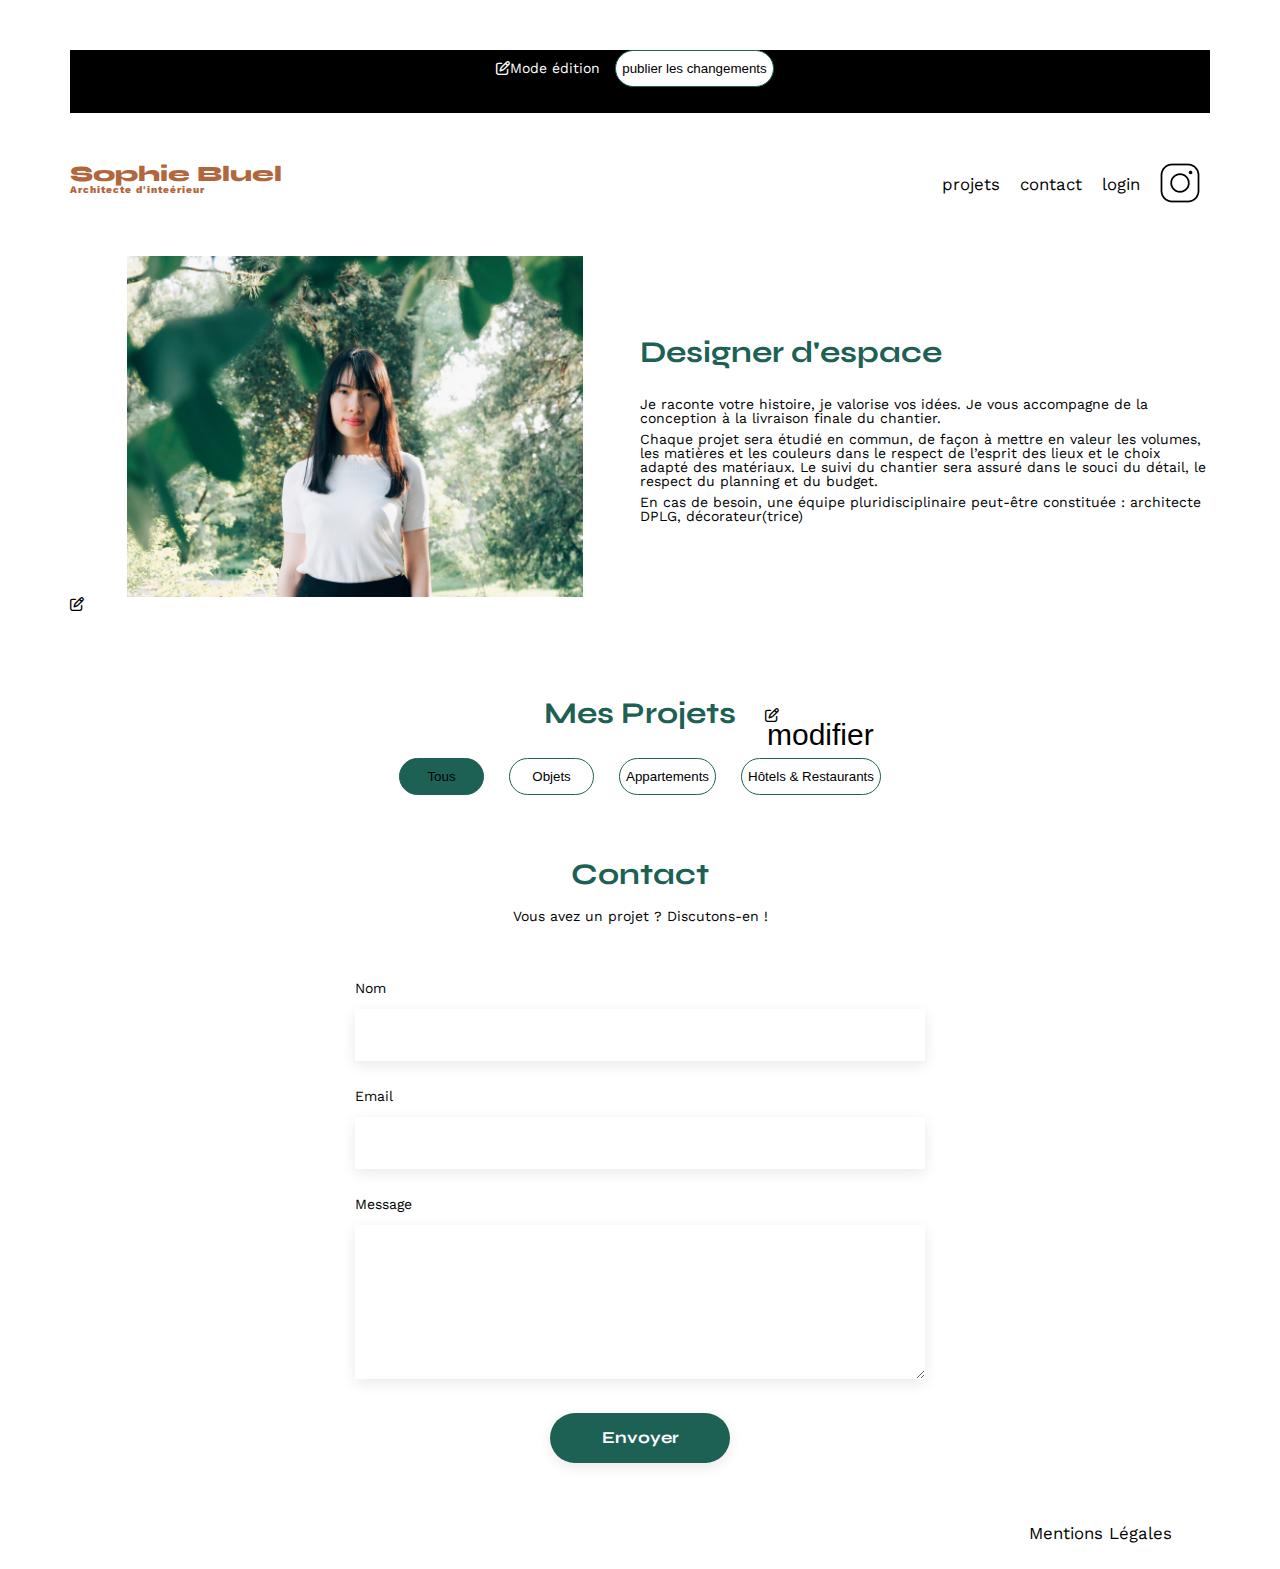
==== FrontEnd/index.html @ be5cfe27 "premier commit" ====
<!DOCTYPE html>
<html lang="fr">
<head>
	<meta charset="UTF-8">
	<title>Sophie Bluel - Architecte d'intérieur</title>
	<meta name="viewport" content="width=device-width, initial-scale=1.0">
	<link rel="preconnect" href="https://fonts.googleapis.com">
	<link rel="preconnect" href="https://fonts.gstatic.com" crossorigin>
	<link href="https://fonts.googleapis.com/css2?family=Syne:wght@700;800&family=Work+Sans&display=swap" rel="stylesheet">
	<link rel="stylesheet" href="https://cdnjs.cloudflare.com/ajax/libs/font-awesome/6.4.0/css/all.min.css">	
	<meta name="description" content="">
	<link rel="stylesheet" href="./assets/style.css">
</head>
<body>
	<section id="section_blockHeader">
		<div class="blockHeader">		
			<span class="icon_modifie edit_block">
				<i class="icon_modifier fa-regular fa-pen-to-square"></i>Mode édition
			</span>
			<span class="btn_edition ">
				<button >publier les changements</button>
			</span>
		</div> 
	</section>
<header>
	<h1>Sophie Bluel <span>Architecte d'inteérieur</span></h1>
	<nav>
		<ul>
			<li>projets</li>
			<li>contact</li>
			<li>login</li>
			<li><img src="./assets/icons/instagram.png" alt="Instagram"></li>
		</ul>
	</nav>
</header>
<main>
	<section id="introduction">
		<figure>
			<img src="./assets/images/sophie-bluel.png" alt="">
				<i class=" fa-regular fa-pen-to-square" ></i>
		</figure>
		<article>
			<h2>Designer d'espace</h2>
			<p>Je raconte votre histoire, je valorise vos idées. Je vous accompagne de la conception à la livraison finale du chantier.</p>
			<p>Chaque projet sera étudié en commun, de façon à mettre en valeur les volumes, les matières et les couleurs dans le respect de l’esprit des lieux et le choix adapté des matériaux. Le suivi du chantier sera assuré dans le souci du détail, le respect du planning et du budget.</p>
			<p>En cas de besoin, une équipe pluridisciplinaire peut-être constituée : architecte DPLG, décorateur(trice)</p>
		</article>
	</section>
	<section id="portfolio">
		<article>
			<button class="js_modal_btn " id="add_img" type="button" onclick=" addModalWork();" style="opacity: 0;">
			Ajouter
		</button>
			<h2>
				Mes Projets 
					<i class=" modal_icon_edit fa-regular fa-pen-to-square">						
						<span>
							<button class="modal_btn modal_trigger edit_icon_txt"> modifier</button>
						</span>
					</i>
					<br>
			</h2>
			<div class="category" id="categ">
				<button class="active" id="4" type="button" value="btTous">Tous</button>	
				<button  id="1" type="button" data-Objets>Objets</button>	
				<button  id="2" type="button" data-Appartements>Appartements</button>
				<button  id="3" type="button" data-Hotels>Hôtels & Restaurants</button>		
			</div>
		</article>
		<div class="gallery" >
		</div>
<!--  section dialog pour la suppresion -->
<div class="modal_container">
    <div class="overley modal_trigger"></div>
    <div class="modal" role="dialog" aria-labelledby="modalTitle" aria-describedby="dialogDesc">
        <button aria-label="closeModal" class="close-modal modal_trigger">X</button>
        <h3 id="modalTitle">Galerie photo</h3>      
        <div class="modal_gallery" id="dialogDesc" >
        </div>
        <div>
            <i class="fa-solid fa-horizontal-rule border_gris"></i>
        </div>
        <div id="modal_footer">						
            <div> 
                <button  type="submit" > Ajouter la photo</button>
            </div>
            <div>
                <a href="" class="js_modal_btn" id="delete_img">Supprimer la photo</a>
            </div>					
        </div>
    
    </div>
</div>
<div class="gallery" id="" ></div>

	</section>
	<section id="contact">
		<h2>Contact</h2>
		<p>Vous avez un projet ? Discutons-en !</p>
		<form action="#" method="post">
			<label for="name">Nom</label>
			<input type="text" name="name" id="name">
			<label for="email">Email</label>
			<input type="email" name="email" id="email">
			<label for="message">Message</label>
			<textarea name="message" id="message" cols="30" rows="10"></textarea>
			<input type="submit" value="Envoyer">
		</form>
	</section>
</main>

<footer>
	<nav>
		<ul>
			<li>Mentions Légales</li>
		</ul>
	</nav>
</footer>
<!--
	<script src="trieCat.js"></script>
-->	
<script src="index.js"></script> 

</body>
</html>
---- FrontEnd/assets/style.css ----
/* http://meyerweb.com/eric/tools/css/reset/
   v2.0 | 20110126
   License: none (public domain)
*/

html, body, div, span, applet, object, iframe,
h1, h2, h3, h4, h5, h6, p, blockquote, pre,
a, abbr, acronym, address, big, cite, code,
del, dfn, em, img, ins, kbd, q, s, samp,
small, strike, strong, sub, sup, tt, var,
b, u, i, center,
dl, dt, dd, ol, ul, li,
fieldset, form, label, legend,
table, caption, tbody, tfoot, thead, tr, th, td,
article, aside, canvas, details, embed,
figure, figcaption, footer, header, hgroup,
menu, nav, output, ruby, section, summary,
time, mark, audio, video {
	margin: 0;
	padding: 0;
	border: 0;
	font-size: 100%;
	font: inherit;
	vertical-align: baseline;
}
/* HTML5 display-role reset for older browsers */
article, aside, details, figcaption, figure,
footer, header, hgroup, menu, nav, section {
	display: block;
}
body {
	line-height: 1;
}
ol, ul {
	list-style: none;
}
blockquote, q {
	quotes: none;
}
blockquote:before, blockquote:after,
q:before, q:after {
	content: '';
	content: none;
}
table {
	border-collapse: collapse;
	border-spacing: 0;
}
/** end reset css**/
body {
	max-width: 1140px;
	margin:auto;
	font-family: 'Work Sans' ;
	font-size: 14px;
}
header {
	display: flex;
	justify-content: space-between;
	margin: 50px 0
}
section {
	margin: 50px 0
}

h1{
	display: flex;
	flex-direction: column;
	font-family: 'Syne';
	font-size: 22px;
	font-weight: 800;
	color: #B1663C
}

h1 > span {
	font-family: 'Work Sans';
	font-size:10px;
	letter-spacing: 0.1em;
}

h2{
	font-family: 'Syne';
	font-weight: 700;
	font-size: 30px;
	color: #1D6154
}
nav ul {
	display: flex;
	align-items: center;
	list-style-type: none;

}
nav li {
	padding: 0 10px;
	font-size: 1.2em;
}

li:hover {
	color: #B1663C;
}


button{
	height: 37px;
	box-sizing: border-box;
	min-width: 85px;
	border: 1px solid #1D6154;
	border-radius: 60px;
	margin: 0 10px;
	background-color: white;
	cursor: pointer;
}

.active  {
	background-color:#1D6154;

}


#introduction {
	display: flex;
	align-items: center;
}
#introduction figure {
	flex: 1
}
#introduction img {
	display: block;
	margin: auto;
	width: 80%;
}

#introduction article {
	flex: 1
}
#introduction h2 {
	margin-bottom: 1em;
}

#introduction p {
	margin-bottom: 0.5em;
}
#portfolio h2 {
	text-align: center;
	margin-bottom: 1em;
}

.category{
	text-align: center;
	margin-bottom: 1em;
}


.categories{
	text-align: center;
	margin-bottom: 1em;
}

.gallery {
	width: 100%;
	display: grid;
	grid-template-columns: 1fr 1fr 1fr;
	grid-column-gap: 20px;
	grid-row-gap: 20px;
}

.gallery img {
	width: 100%;

}
#contact {
	width: 50%;
margin: auto;
}
#contact > * {
	text-align: center;

}
#contact h2{
	margin-bottom: 20px;
}
#contact form {
	text-align: left;
	margin-top:30px;
	display: flex;
	flex-direction: column;
}

#contact input {
	height: 50px;
	font-size: 1.2em;
	border: none;
	box-shadow: 0px 4px 14px rgba(0, 0, 0, 0.09);
}
#contact label {
	margin: 2em 0 1em 0;
}
#contact textarea {
	border: none;
	box-shadow: 0px 4px 14px rgba(0, 0, 0, 0.09);
}

#contact a {
	text-align: center;
	text-decoration: none;
	margin: 0.1em 0 1em 0;
}

input[type="submit"]{
	font-family: 'Syne';
	font-weight: 700;
	color: white;
	background-color: #1D6154;
	margin : 2em auto ;
	width: 180px;
	text-align: center;
	border-radius: 60px ;
}

footer nav ul {
	display: flex;
	justify-content: flex-end;
	margin: 2em
}

/* Rajout du css*/

/*
*barre du haut si connextion ok
*/
#div_blockHeader{
	width: 1140px;
}
.blockHeader {
	display: block;
	text-align: center;
	
	color: white;
	background-color: black;
	width: 1140px;
	height: 63px;
}


.blockHeader  span{
	color: white;
}

.fa{
	color: white;
}
.btn_edition{
	color: black;

}


/* modal*/

.modal_icon_edit{
	position: absolute;
	font-size: 14px;	
	margin-left: 20px;
	margin-top: 10px;
	cursor: pointer;
	color: #000000;
}
.edit_icon_txt{
	width: 58px;
	height: 16px;
	margin-left: 5px;
	font-family: 'Work Sans';
	font-style: normal;
	font-weight: 400;
}

/* contenu de la modal*/
.section_dialog{
	flex:1;
	justify-content: center;
	align-items: center;
}

#dialog_content {
	padding: 5%;
}

dialog{
	
	width: 630px;
	height: 731px;
	border: 0;
	border-radius: 0.5rem;
	box-shadow: 0 0 1em rgba(0, 0, 0, 0.4);
}

dialog form button{
	position: absolute;
	border: none;
	right:0;
	width: 1rem;
	line-height: 1.5rem;
	cursor: pointer; 
	background-color: transparent;
}

dialog::backdrop {
/*	background: rgb(107, 105, 105);*/
	opacity: .6;
}

/* titre de la galerie*/
#dialog_header{
	text-align: center;
	margin-bottom: 40px;
	font-family: 'Work Sans';
	font-style: normal;
	font-weight: 400;
	font-size: 26px;
	line-height: 30px;
	color: #000000;
}

/* la galerie */
.modal_btn{
	padding: 10px, 15px;
	font-family: 'Gill Sans', 'Gill Sans MT', Calibri, 'Trebuchet MS', sans-serif;
	font-size: 30px;
	margin: 100%, auto;
	min-width: 16px;
	display: block;
   cursor: pointer;
   border-radius: 15px;

   /**/
	border: none;
	width: 1rem;
	line-height: 1.5rem;
	background-color: transparent;

}
.modal_container{  
	visibility: hidden;
	position: fixed;   
	top:0;
	width: 1000vw;
	height: 1000vh;
   transition: visibility 0.4s;
}
/**/
.modal_container.active{
	visibility: visible;
}

.modal_container.active .overley{
	opacity: 1;
	transition: opacity 0.4s ease-out;
}

.overley{
	transition: opacity 0.4s 0.2s ease-out;
	position: absolute;
	width: 100%;
	height: 100%;
	background-color:#9c9b9b2f;
}
.modal{
	opacity: 0;
	position: absolute;  
	top:100px;  
	left: 500px;
	width: 630px;
	height: 630px;
	padding: 30px;
	border-radius: 5px;   
	background-color:#FFF;
	transition: opacity 0.4s ease-out;
	overflow:scroll;
}
.modal_container.active .modal{
	opacity: 1;
	transition: opacity 0.4s 0.2s ease-out;
}

.modal_gallery{
	display: grid;
	grid-template-columns: repeat(5, 1fr);
	gap: 1%;
}

.modal_gallery figure{
	margin-bottom: 5px;
}
.modal_gallery img{
	width: 90%;
	height: 80%;
}
.close-modal{
	padding: 8px 5px;
	border: none;
	right: 0;
	background-color: transparent;
	border-radius: 5px;
	font-size: 18px;
	position: absolute;
	cursor: pointer;
	color: black;
}


/* doublon doublon*/
.gallery{
	display: grid;
		grid-template-columns: repeat(5, 1fr);
		gap: 1%;
}
.gallery figure{
		margin-bottom: 5px;
	}
	.gallery img{
		width: 90%;
		height: 80%;
	}

	.modal_btn{
		padding: 10px, 15px;
		font-family: 'Gill Sans', 'Gill Sans MT', Calibri, 'Trebuchet MS', sans-serif;
		font-size: 30px;
		margin: 100%, auto;
		min-width: 16px;
		display: block;
	   cursor: pointer;
	   border-radius: 15px;
	}
	.modal_container{  
		visibility: hidden;
		position: fixed;   
		top:0;
		width: 1000vw;
		height: 1000vh;
	   transition: visibility 0.4s;
	}
	/**/
	

   
	.modal_gallery{
		display: grid;
		grid-template-columns: repeat(5, 1fr);
		gap: 1%;
	}

	.modal_gallery figure{
		margin-bottom: 5px;
	}
	.modal_gallery img{
		width: 90%;
		height: 80%;
	}
	figure span i{
		padding-bottom: 10px;
		padding-top: 50px;
		text-align: center;
		width: 1.3rem;
		height:  1.3rem;
		color: rgba(9, 1, 1, 0.963);
		cursor: pointer;
	}
	figcaption .caption-edit{
		padding-top: 50px;
		cursor: pointer;
		padding-bottom: 30px;
	}

	.close-modal{
		padding: 8px 5px;
		border: none;
		right: 0;
		background-color: transparent;
		border-radius: 5px;
		font-size: 18px;
		position: absolute;
		cursor: pointer;
		color: black;
	}





/* fin doublon doublon*/

.modal_gallery p{
	margin-top: 5px;
	cursor: pointer;
}
/* Icon de suppression*/
.dialog_icon_delete {
	margin-left: 65px;
	margin-top: 10px;
	background-color: black;
	position: absolute;
	border-radius: 0.2rem;	
}
.dialog_icon_delete i{
	position: relative;
	top: 3px;
	text-align: center;
	width: 1.3rem;
	height:  1.3rem;
	color: white;
	cursor: pointer; 
}

/* footer de la galerie*/
#dialog_footer{
	text-align: center;  
}
#dialog_footer div{
	margin-top: 20px;
}
#dialog_footer button{
	width: 237px;
	height: 36px;
}

/* Ajoouter la galerie 
#add_img{
	background-color: #1D6154;
}
*/
/* Supprimer la galerie */
#delete_img{
color: #D65353;
}

/* bordure de la galerie*/
.border_gris {        
	color: #B3B3B3;
	width: 420px;    
	border: 1px solid #B3B3B3; 
}

/* modal ajout*/
/*.dialog_ajout{


}*/

/* section Ajout work sur la page*/
.section_dialog_add{
	text-align: center;
}
.dialog_add{
	padding: 0px 20px 0px 20px;
}
.image_ajout{
	width: 420px;
	height: 169px; 
	background-color:  #B3B3B3;
}
.image_ajout i{
	position:relative;
	right: 220px

}

.dialog_add input[type="file"] {
	padding: 70px;
	opacity: 1;
}
.label_txt{
	margin-bottom: 30px;
	font-family: 'Work Sans';
	font-style: normal;
	font-weight: 400;
	font-size: 20px;
	line-height: 30px;
	color: #000000;
}

#id_category, #title{
	width: 420px;
	height: 50px;
	margin: 2em 0 1em 0;
	font-size: 1.2em;
	border: none;
	box-shadow: 0px 4px 14px rgba(0, 0, 0, 0.09);
	height: 51px;
	background: #FFFFFF;
}
/*
.section_dialog_add b{
	border: 0;
	height: 40px;
	cursor: pointer;
	
}*/
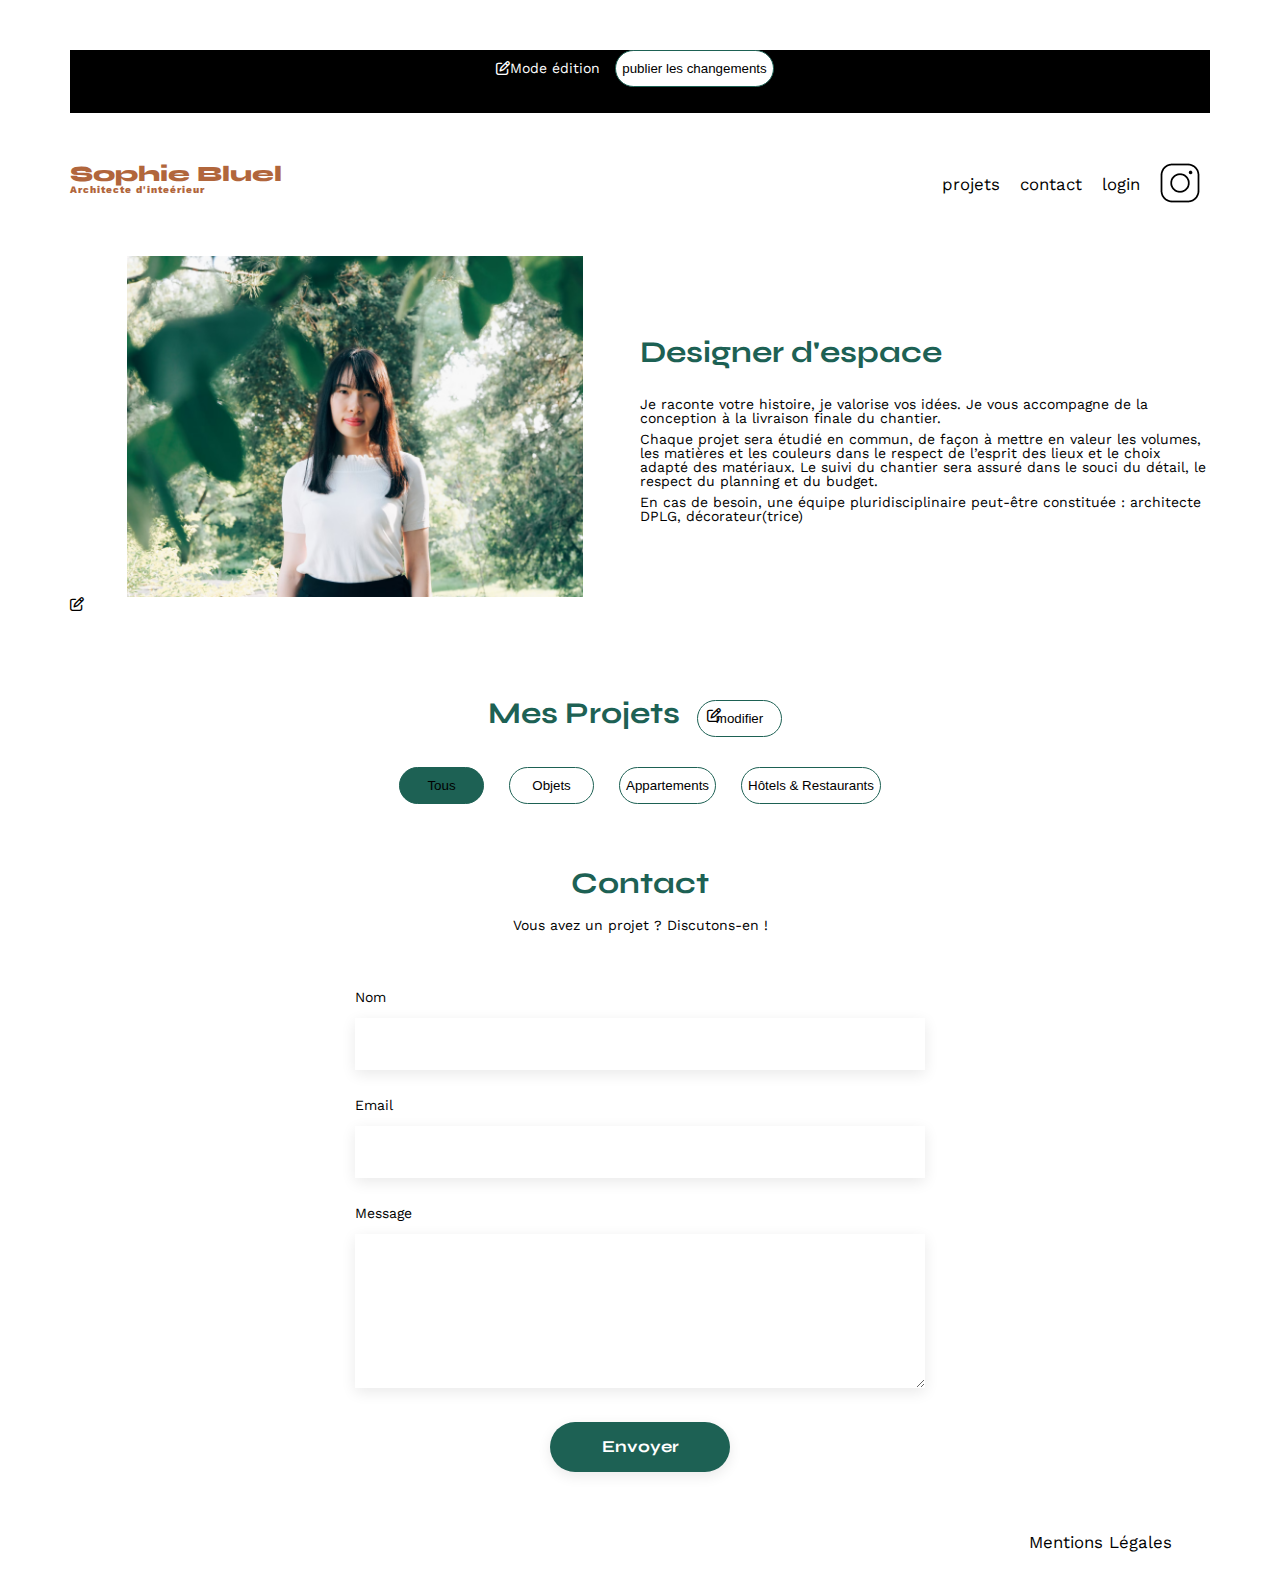
==== commit b2f585f2: "Update index.html" ====
--- a/FrontEnd/index.html
+++ b/FrontEnd/index.html
@@ -51,15 +51,14 @@
 			<button class="js_modal_btn " id="add_img" type="button" onclick=" addModalWork();" style="opacity: 0;">
 			Ajouter
 		</button>
+		
 			<h2>
-				Mes Projets 
-					<i class=" modal_icon_edit fa-regular fa-pen-to-square">						
-						<span>
-							<button class="modal_btn modal_trigger edit_icon_txt"> modifier</button>
-						</span>
-					</i>
-					<br>
+				Mes Projets 				
+					<i class=" edit_block_modal modal_icon_edit fa-regular fa-pen-to-square"></i>					
+					<button class="modal_btn_edit modal_trigger"> modifier</button>
 			</h2>
+			
+			
 			<div class="category" id="categ">
 				<button class="active" id="4" type="button" value="btTous">Tous</button>	
 				<button  id="1" type="button" data-Objets>Objets</button>	
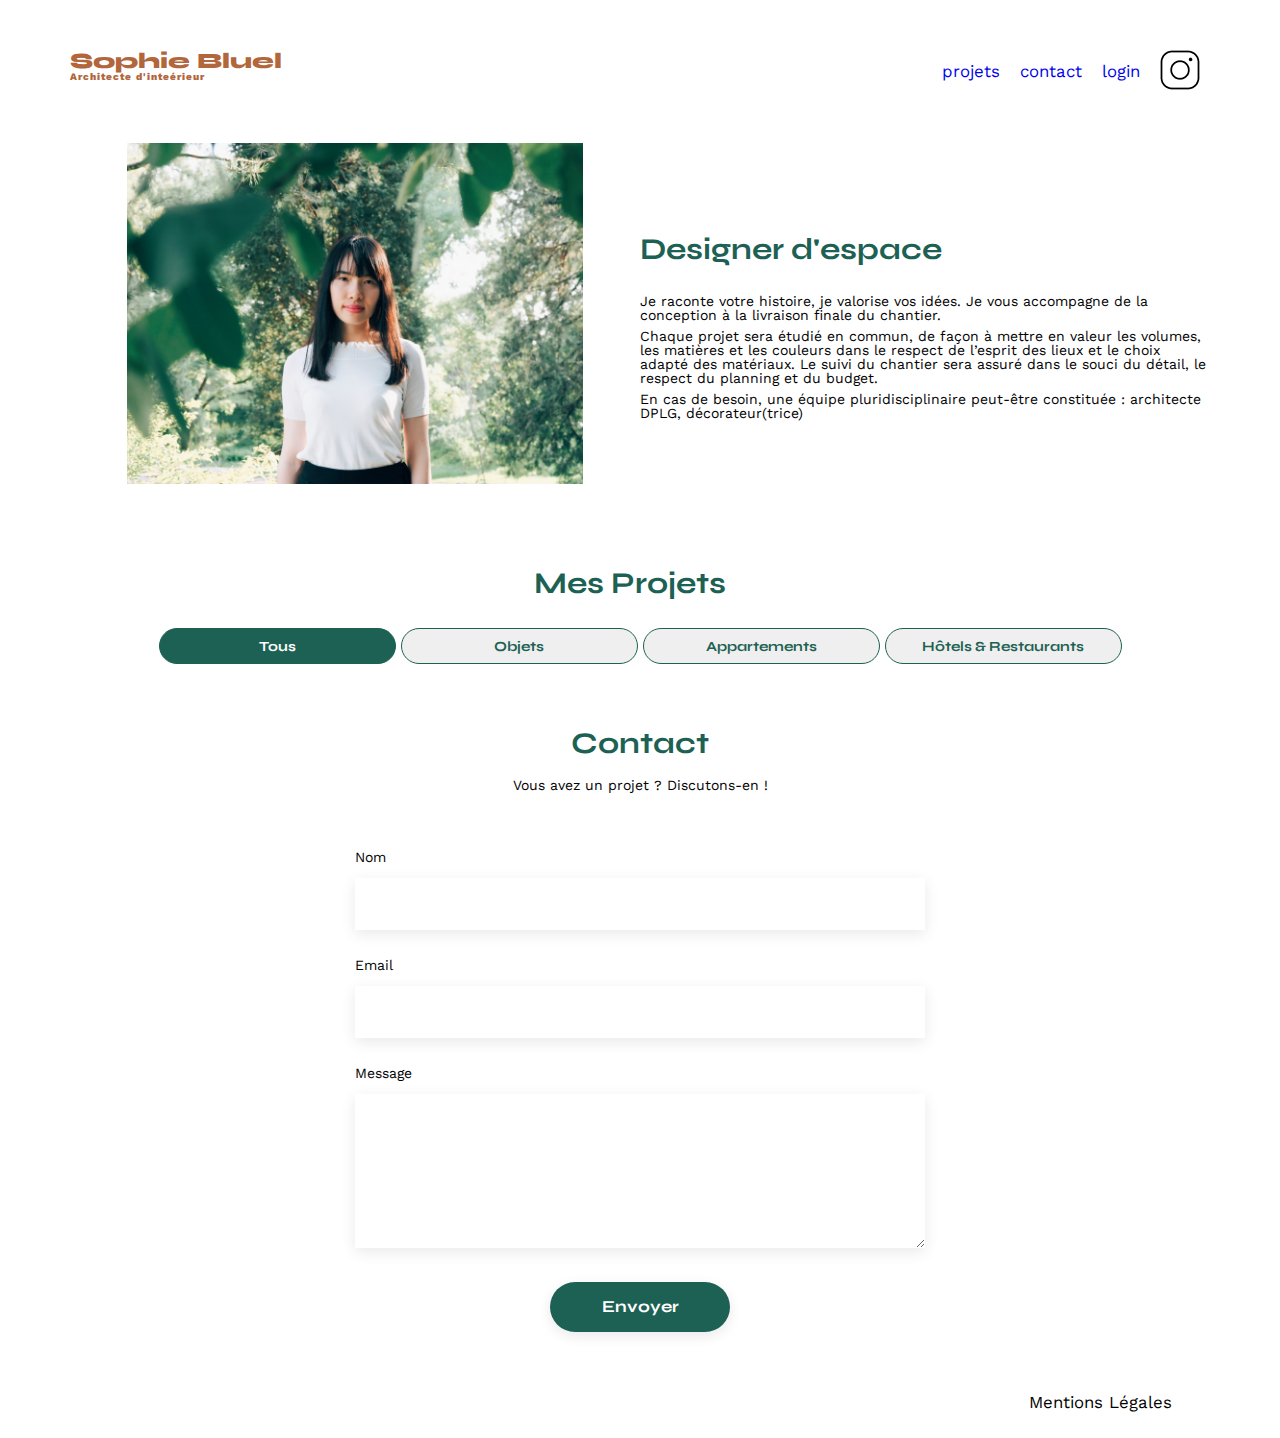
==== commit e2f1d3d9: "mise à jour sur les boutons et le mode édition" ====
--- a/FrontEnd/index.html
+++ b/FrontEnd/index.html
@@ -1,124 +1,166 @@
 <!DOCTYPE html>
 <html lang="fr">
+
 <head>
 	<meta charset="UTF-8">
 	<title>Sophie Bluel - Architecte d'intérieur</title>
 	<meta name="viewport" content="width=device-width, initial-scale=1.0">
 	<link rel="preconnect" href="https://fonts.googleapis.com">
 	<link rel="preconnect" href="https://fonts.gstatic.com" crossorigin>
-	<link href="https://fonts.googleapis.com/css2?family=Syne:wght@700;800&family=Work+Sans&display=swap" rel="stylesheet">
-	<link rel="stylesheet" href="https://cdnjs.cloudflare.com/ajax/libs/font-awesome/6.4.0/css/all.min.css">	
+	<link href="https://fonts.googleapis.com/css2?family=Syne:wght@700;800&family=Work+Sans&display=swap"
+		rel="stylesheet">
+	<link rel="stylesheet" href="https://cdnjs.cloudflare.com/ajax/libs/font-awesome/6.4.0/css/all.min.css">
 	<meta name="description" content="">
 	<link rel="stylesheet" href="./assets/style.css">
 </head>
+
 <body>
 	<section id="section_blockHeader">
-		<div class="blockHeader">		
-			<span class="icon_modifie edit_block">
-				<i class="icon_modifier fa-regular fa-pen-to-square"></i>Mode édition
+		<div class="blockHeader">
+			<span class="icon_modifie edit_block btn-edit">
+				<i class="icon_modifier fa-regular fa-pen-to-square"></i>
+				<span class="edit_icon_txt ">Mode édition</span>
 			</span>
-			<span class="btn_edition ">
-				<button >publier les changements</button>
+			<span class="btn-edit-change ">
+				<button id="btn-change">publier les changements</button>
 			</span>
-		</div> 
+		</div>
 	</section>
-<header>
-	<h1>Sophie Bluel <span>Architecte d'inteérieur</span></h1>
-	<nav>
-		<ul>
-			<li>projets</li>
-			<li>contact</li>
-			<li>login</li>
-			<li><img src="./assets/icons/instagram.png" alt="Instagram"></li>
-		</ul>
-	</nav>
-</header>
-<main>
-	<section id="introduction">
-		<figure>
-			<img src="./assets/images/sophie-bluel.png" alt="">
-				<i class=" fa-regular fa-pen-to-square" ></i>
-		</figure>
-		<article>
-			<h2>Designer d'espace</h2>
-			<p>Je raconte votre histoire, je valorise vos idées. Je vous accompagne de la conception à la livraison finale du chantier.</p>
-			<p>Chaque projet sera étudié en commun, de façon à mettre en valeur les volumes, les matières et les couleurs dans le respect de l’esprit des lieux et le choix adapté des matériaux. Le suivi du chantier sera assuré dans le souci du détail, le respect du planning et du budget.</p>
-			<p>En cas de besoin, une équipe pluridisciplinaire peut-être constituée : architecte DPLG, décorateur(trice)</p>
-		</article>
-	</section>
-	<section id="portfolio">
-		<article>
-			<button class="js_modal_btn " id="add_img" type="button" onclick=" addModalWork();" style="opacity: 0;">
-			Ajouter
-		</button>
-		
-			<h2>
-				Mes Projets 				
-					<i class=" edit_block_modal modal_icon_edit fa-regular fa-pen-to-square"></i>					
-					<button class="modal_btn_edit modal_trigger"> modifier</button>
-			</h2>
-			
-			
-			<div class="category" id="categ">
-				<button class="active" id="4" type="button" value="btTous">Tous</button>	
-				<button  id="1" type="button" data-Objets>Objets</button>	
-				<button  id="2" type="button" data-Appartements>Appartements</button>
-				<button  id="3" type="button" data-Hotels>Hôtels & Restaurants</button>		
+    <!-- section Modal suppression -->
+    <div id="modal-delete" class="modal">
+        <div class="modal-container">
+            <span class="close">&times;</span>
+            <h3 id="modalTitle">Galerie photo</h3>
+            <div class="modal_gallery"></div>
+
+            <div class="modal_footer">
+                <i class="fa-solid fa-horizontal-rule border_gris"></i>
+                <button type="button" id="btn-add-photo">Ajouter une photo</button>
+                <span id="btn_delete_img">Supprimer la photo</span>
+            </div>
+        </div>
+    </div>
+
+    <!-- section Modal Ajout -->
+    <div id="modal-add" class="modal">
+        <div class="modal-container">
+            <i class="fa-solid fa-arrow-left" id="arrow-left"> </i>
+            <span class="close">&times;</span>
+            <h3 id="modalTitle">Ajouter photo</h3>
+            <form id="form">
+                <div class="form_container">
+                    <div class="form_img_block">
+                        <i id="fa-i-image" class="fa-sharp fa-regular fa-image"></i><br>
+                        <input type="file" id="image" accept="image/*">
+                        <label id="img-label" for="image" class="file-label">+ Ajouter photo</label>
+                        <span id="type-img-label">jpg, png : 4mo max</span>
+                        <!--affichage de l'image-->
+                        <div id="preview-img-block" style="display: none;">
+                            <img id="preview-image" src="" alt="Aperçu Image">
+                        </div>
+                        <!-- fin de l'affichage de l'image-->
+                    </div>
+                    <div class="form-group">
+                        <label for="title">Titre</label>
+                        <input type="text" id="title"><br>
+                    </div>
+                    <div class="form-group">
+                        <label for="category">Catégorie</label><br>
+                        <select id="id_category">
+                            <option value="0"></option>
+                            <option value="1">Objets</option>
+                            <option value="2">Appartements</option>
+                            <option value="3">Hôtels & Restaurants</option>
+                        </select>
+                    </div>
+					<div class="modal_footer">
+						<i class="fa-solid fa-horizontal-rule border_gris"></i>
+						<button type="submit" id="btn-add">Valider</button>
+					</div>
+				</div>
+			</form>
+		</div>
+	</div>
+
+	<header>
+		<h1>Sophie Bluel <span>Architecte d'inteérieur</span></h1>
+		<nav>
+			<ul>
+				<li><a href="#portfolio">projets</a></li>
+				<li><a href="#contact">contact</a></li>
+				<li><a href="login.html">login</a></li>
+				<li><img src="./assets/icons/instagram.png" alt="Instagram"></li>
+			</ul>
+		</nav>
+	</header>
+	<main>
+		<section id="introduction">
+			<figure>
+				<img src="./assets/images/sophie-bluel.png" alt="">
+				<span id="edit_span" class="btn-edit">
+					<i class=" fa-regular fa-pen-to-square edit_icon_txt " ></i>
+					<span class="edit_icon_txt ">modifier</span>
+				</span>
+			</figure>
+			<article>
+				<h2>Designer d'espace</h2>
+				<p>Je raconte votre histoire, je valorise vos idées. Je vous accompagne de la conception à la livraison
+					finale du chantier.</p>
+				<p>Chaque projet sera étudié en commun, de façon à mettre en valeur les volumes, les matières et les
+					couleurs dans le respect de l’esprit des lieux et le choix adapté des matériaux. Le suivi du
+					chantier sera assuré dans le souci du détail, le respect du planning et du budget.</p>
+				<p>En cas de besoin, une équipe pluridisciplinaire peut-être constituée : architecte DPLG,
+					décorateur(trice)</p>
+			</article>
+		</section>
+		<section id="portfolio">
+			<article>
+				<div class="projet_edite ">
+					<h2>Mes Projets</h2>
+					<span id="edit_span" class="btn-edit">
+						<i class=" fa-regular fa-pen-to-square edit_icon_txt " ></i>
+						<span class="edit_icon_txt">modifier</span>
+					</span>
+				</div>
+				<!--	-->
+				<div class="category" id="categ">
+					<button class="active" id="4" type="button" data-All>Tous</button>
+					<button id="1" type="button" data-Objets>Objets</button>
+					<button id="2" type="button" data-Appartements>Appartements</button>
+					<button id="3" type="button" data-Hotels>Hôtels & Restaurants</button>
+				</div>
+
+			</article>
+			<div class="gallery">
 			</div>
-		</article>
-		<div class="gallery" >
-		</div>
-<!--  section dialog pour la suppresion -->
-<div class="modal_container">
-    <div class="overley modal_trigger"></div>
-    <div class="modal" role="dialog" aria-labelledby="modalTitle" aria-describedby="dialogDesc">
-        <button aria-label="closeModal" class="close-modal modal_trigger">X</button>
-        <h3 id="modalTitle">Galerie photo</h3>      
-        <div class="modal_gallery" id="dialogDesc" >
-        </div>
-        <div>
-            <i class="fa-solid fa-horizontal-rule border_gris"></i>
-        </div>
-        <div id="modal_footer">						
-            <div> 
-                <button  type="submit" > Ajouter la photo</button>
-            </div>
-            <div>
-                <a href="" class="js_modal_btn" id="delete_img">Supprimer la photo</a>
-            </div>					
-        </div>
-    
-    </div>
-</div>
-<div class="gallery" id="" ></div>
+		</section>
+		<section id="contact">
+			<h2>Contact</h2>
+			<p>Vous avez un projet ? Discutons-en !</p>
+			<form action="#" method="post">
+				<label for="name">Nom</label>
+				<input type="text" name="name" id="name">
+				<label for="email">Email</label>
+				<input type="email" name="email" id="email">
+				<label for="message">Message</label>
+				<textarea name="message" id="message" cols="30" rows="10"></textarea>
+				<input type="submit" value="Envoyer">
+			</form>
+		</section>
+	</main>
 
-	</section>
-	<section id="contact">
-		<h2>Contact</h2>
-		<p>Vous avez un projet ? Discutons-en !</p>
-		<form action="#" method="post">
-			<label for="name">Nom</label>
-			<input type="text" name="name" id="name">
-			<label for="email">Email</label>
-			<input type="email" name="email" id="email">
-			<label for="message">Message</label>
-			<textarea name="message" id="message" cols="30" rows="10"></textarea>
-			<input type="submit" value="Envoyer">
-		</form>
-	</section>
-</main>
-
-<footer>
-	<nav>
-		<ul>
-			<li>Mentions Légales</li>
-		</ul>
-	</nav>
-</footer>
-<!--
+	<footer>
+		<nav>
+			<ul>
+				<li>Mentions Légales</li>
+			</ul>
+		</nav>
+	</footer>
+	<!--
 	<script src="trieCat.js"></script>
--->	
-<script src="index.js"></script> 
+-->
+	<script src="index.js"></script>
 
 </body>
+
 </html>
--- a/FrontEnd/assets/style.css
+++ b/FrontEnd/assets/style.css
@@ -3,19 +3,87 @@
    License: none (public domain)
 */
 
-html, body, div, span, applet, object, iframe,
-h1, h2, h3, h4, h5, h6, p, blockquote, pre,
-a, abbr, acronym, address, big, cite, code,
-del, dfn, em, img, ins, kbd, q, s, samp,
-small, strike, strong, sub, sup, tt, var,
-b, u, i, center,
-dl, dt, dd, ol, ul, li,
-fieldset, form, label, legend,
-table, caption, tbody, tfoot, thead, tr, th, td,
-article, aside, canvas, details, embed,
-figure, figcaption, footer, header, hgroup,
-menu, nav, output, ruby, section, summary,
-time, mark, audio, video {
+html,
+body,
+div,
+span,
+applet,
+object,
+iframe,
+h1,
+h2,
+h3,
+h4,
+h5,
+h6,
+p,
+blockquote,
+pre,
+a,
+abbr,
+acronym,
+address,
+big,
+cite,
+code,
+del,
+dfn,
+em,
+img,
+ins,
+kbd,
+q,
+s,
+samp,
+small,
+strike,
+strong,
+sub,
+sup,
+tt,
+var,
+b,
+u,
+i,
+center,
+dl,
+dt,
+dd,
+ol,
+ul,
+li,
+fieldset,
+form,
+label,
+legend,
+table,
+caption,
+tbody,
+tfoot,
+thead,
+tr,
+th,
+td,
+article,
+aside,
+canvas,
+details,
+embed,
+figure,
+figcaption,
+footer,
+header,
+hgroup,
+menu,
+nav,
+output,
+ruby,
+section,
+summary,
+time,
+mark,
+audio,
+video {
 	margin: 0;
 	padding: 0;
 	border: 0;
@@ -23,46 +91,73 @@
 	font: inherit;
 	vertical-align: baseline;
 }
+
 /* HTML5 display-role reset for older browsers */
-article, aside, details, figcaption, figure,
-footer, header, hgroup, menu, nav, section {
+article,
+aside,
+details,
+figcaption,
+figure,
+footer,
+header,
+hgroup,
+menu,
+nav,
+section {
 	display: block;
 }
+
 body {
 	line-height: 1;
 }
-ol, ul {
+
+ol,
+ul {
 	list-style: none;
 }
-blockquote, q {
+
+/*ajout css sur liens dans le li*/
+li a {
+	text-decoration: none;
+}
+
+blockquote,
+q {
 	quotes: none;
 }
-blockquote:before, blockquote:after,
-q:before, q:after {
+
+blockquote:before,
+blockquote:after,
+q:before,
+q:after {
 	content: '';
 	content: none;
 }
+
 table {
 	border-collapse: collapse;
 	border-spacing: 0;
 }
+
 /** end reset css**/
 body {
 	max-width: 1140px;
-	margin:auto;
-	font-family: 'Work Sans' ;
+	margin: auto;
+	font-family: 'Work Sans';
 	font-size: 14px;
 }
+
 header {
 	display: flex;
 	justify-content: space-between;
 	margin: 50px 0
 }
+
 section {
 	margin: 50px 0
 }
 
-h1{
+h1 {
 	display: flex;
 	flex-direction: column;
 	font-family: 'Syne';
@@ -71,67 +166,74 @@
 	color: #B1663C
 }
 
-h1 > span {
+h1>span {
 	font-family: 'Work Sans';
-	font-size:10px;
+	font-size: 10px;
 	letter-spacing: 0.1em;
 }
 
-h2{
+h2 {
 	font-family: 'Syne';
 	font-weight: 700;
 	font-size: 30px;
 	color: #1D6154
 }
+
 nav ul {
 	display: flex;
 	align-items: center;
 	list-style-type: none;
 
 }
+
 nav li {
 	padding: 0 10px;
 	font-size: 1.2em;
 }
 
-li:hover {
+li a:hover {
 	color: #B1663C;
 }
 
-
-button{
-	height: 37px;
+button {
+	height: 36px;
+	width: 237px;
 	box-sizing: border-box;
-	min-width: 85px;
 	border: 1px solid #1D6154;
 	border-radius: 60px;
-	margin: 0 10px;
-	background-color: white;
-	cursor: pointer;
-}
-
-.active  {
-	background-color:#1D6154;
-
-}
-
+	cursor: pointer;
+	color: #FFFFFF;
+	font-family: 'Syne';
+	font-weight: 700;
+	font-size: 14px;
+	line-height: 17px;
+
+}
+.active {
+	background-color: #1D6154;
+
+}
 
 #introduction {
 	display: flex;
 	align-items: center;
 }
+
 #introduction figure {
 	flex: 1
 }
+
 #introduction img {
 	display: block;
 	margin: auto;
+	padding-bottom: 20px;
 	width: 80%;
 }
 
 #introduction article {
 	flex: 1
 }
+
 #introduction h2 {
 	margin-bottom: 1em;
 }
@@ -139,20 +241,25 @@
 #introduction p {
 	margin-bottom: 0.5em;
 }
+
 #portfolio h2 {
 	text-align: center;
 	margin-bottom: 1em;
 }
 
-.category{
+.category {
 	text-align: center;
 	margin-bottom: 1em;
 }
 
-
-.categories{
-	text-align: center;
-	margin-bottom: 1em;
+.category button {
+	padding: 0 16px;
+	color: #1D6154;
+}
+
+.category button.active {
+	background-color: #1D6154;
+	color: white;
 }
 
 .gallery {
@@ -167,20 +274,24 @@
 	width: 100%;
 
 }
+
 #contact {
 	width: 50%;
-margin: auto;
-}
-#contact > * {
-	text-align: center;
-
-}
-#contact h2{
+	margin: auto;
+}
+
+#contact>* {
+	text-align: center;
+
+}
+
+#contact h2 {
 	margin-bottom: 20px;
 }
+
 #contact form {
 	text-align: left;
-	margin-top:30px;
+	margin-top: 30px;
 	display: flex;
 	flex-direction: column;
 }
@@ -191,9 +302,11 @@
 	border: none;
 	box-shadow: 0px 4px 14px rgba(0, 0, 0, 0.09);
 }
+
 #contact label {
 	margin: 2em 0 1em 0;
 }
+
 #contact textarea {
 	border: none;
 	box-shadow: 0px 4px 14px rgba(0, 0, 0, 0.09);
@@ -205,15 +318,15 @@
 	margin: 0.1em 0 1em 0;
 }
 
-input[type="submit"]{
+input[type="submit"] {
 	font-family: 'Syne';
 	font-weight: 700;
 	color: white;
 	background-color: #1D6154;
-	margin : 2em auto ;
+	margin: 2em auto;
 	width: 180px;
 	text-align: center;
-	border-radius: 60px ;
+	border-radius: 60px;
 }
 
 footer nav ul {
@@ -224,374 +337,263 @@
 
 /* Rajout du css*/
 
-/*
-*barre du haut si connextion ok
-*/
-#div_blockHeader{
-	width: 1140px;
-}
+/******barre du haut si connextion ok*****/
+
 .blockHeader {
-	display: block;
-	text-align: center;
-	
-	color: white;
+	text-align: center;
 	background-color: black;
 	width: 1140px;
-	height: 63px;
-}
-
-
-.blockHeader  span{
+	padding:10px 0;
+}
+
+.blockHeader span {
 	color: white;
-}
-
-.fa{
-	color: white;
-}
-.btn_edition{
-	color: black;
-
-}
-
-
-/* modal*/
-
-.modal_icon_edit{
-	position: absolute;
-	font-size: 14px;	
-	margin-left: 20px;
-	margin-top: 10px;
-	cursor: pointer;
+	margin-right: 15px;
+}
+
+.blockHeader span button {
+	font-weight: 500;
+	font-size: 14px;
 	color: #000000;
-}
-.edit_icon_txt{
-	width: 58px;
-	height: 16px;
-	margin-left: 5px;
+	width: 216px;
+
+}
+
+/******mes projet modifier: icon et Btn modifier*********/
+#introduction #edit_span {
+	margin-left: 50px;
+}
+
+.edit_icon_txt {
+	border: none;
+	margin-left: 6px;
+}
+.btn-edit{
+	cursor: pointer;
+}
+
+.projet_edite {
+	display: flex;
+	justify-content: center;
+	color: #000000;
+}
+
+.projet_edite h2 {
+	display: inline;
+}
+
+.projet_edite #edit_span {
+	padding-top: 10px;
 	font-family: 'Work Sans';
 	font-style: normal;
 	font-weight: 400;
-}
-
-/* contenu de la modal*/
-.section_dialog{
-	flex:1;
-	justify-content: center;
-	align-items: center;
-}
-
-#dialog_content {
-	padding: 5%;
-}
-
-dialog{
-	
-	width: 630px;
-	height: 731px;
-	border: 0;
-	border-radius: 0.5rem;
-	box-shadow: 0 0 1em rgba(0, 0, 0, 0.4);
-}
-
-dialog form button{
-	position: absolute;
-	border: none;
-	right:0;
-	width: 1rem;
-	line-height: 1.5rem;
-	cursor: pointer; 
-	background-color: transparent;
-}
-
-dialog::backdrop {
-/*	background: rgb(107, 105, 105);*/
-	opacity: .6;
-}
-
-/* titre de la galerie*/
-#dialog_header{
-	text-align: center;
-	margin-bottom: 40px;
+	font-size: 14px;
+	line-height: 16px;
+	padding-left: 20px;
+}
+
+/**********afficher modal***********/
+.modal {
+	background: #FFFFFF;
+	border-radius: 10px;
+	display: none;
+	position: fixed;
+	z-index: 1;
+	left: 0;
+	top: 0;
+	width: 100%;
+	height: 100%;
+	overflow: auto;
+	background-color: rgba(0, 0, 0, 0.5);
+}
+
+.modal.active {
+	display: block;
+}
+
+.modal h3 {
+	text-align: center;
+	padding: 35px 0;
 	font-family: 'Work Sans';
 	font-style: normal;
 	font-weight: 400;
 	font-size: 26px;
 	line-height: 30px;
 	color: #000000;
-}
-
-/* la galerie */
-.modal_btn{
-	padding: 10px, 15px;
-	font-family: 'Gill Sans', 'Gill Sans MT', Calibri, 'Trebuchet MS', sans-serif;
-	font-size: 30px;
-	margin: 100%, auto;
-	min-width: 16px;
-	display: block;
-   cursor: pointer;
-   border-radius: 15px;
-
-   /**/
+	height: 30px;
+}
+
+.modal-container {
+	background-color: #fefefe;
+	margin: 9% auto;
+	padding: 20px 50px;
+	border: 1px solid #888;
+	width: 420px;
+	border-radius: 10px;
+}
+
+.border_gris {
+	margin: 20px 0;
+	color: #B3B3B3;
+	width: 400px;
+	border: 1px solid #B3B3B3;
+}
+
+.modal_footer {
+	display: flex;
+	flex-direction: column;
+	justify-content: center;
+	align-items: center;
+	padding: 30px 0;
+}
+
+.modal_footer button {
+	margin: 30px 0;
 	border: none;
-	width: 1rem;
 	line-height: 1.5rem;
-	background-color: transparent;
-
-}
-.modal_container{  
-	visibility: hidden;
-	position: fixed;   
-	top:0;
-	width: 1000vw;
-	height: 1000vh;
-   transition: visibility 0.4s;
-}
-/**/
-.modal_container.active{
-	visibility: visible;
-}
-
-.modal_container.active .overley{
-	opacity: 1;
-	transition: opacity 0.4s ease-out;
-}
-
-.overley{
-	transition: opacity 0.4s 0.2s ease-out;
-	position: absolute;
-	width: 100%;
-	height: 100%;
-	background-color:#9c9b9b2f;
-}
-.modal{
-	opacity: 0;
-	position: absolute;  
-	top:100px;  
-	left: 500px;
-	width: 630px;
-	height: 630px;
-	padding: 30px;
-	border-radius: 5px;   
-	background-color:#FFF;
-	transition: opacity 0.4s ease-out;
-	overflow:scroll;
-}
-.modal_container.active .modal{
-	opacity: 1;
-	transition: opacity 0.4s 0.2s ease-out;
-}
-
-.modal_gallery{
+	cursor: pointer;
+	color: white;
+	border-radius: 60px;
+	background-color: #1D6154;
+}
+
+.close {
+	position: relative;
+	left: 100%;
+	font-weight: bold;
+	font-size: 18px;
+	cursor: pointer;
+	color: black;
+}
+
+.close:hover,
+.close:focus {
+	color: black;
+	text-decoration: none;
+	cursor: pointer;
+}
+
+/************modal suppression*****************/
+.modal_gallery {
 	display: grid;
 	grid-template-columns: repeat(5, 1fr);
-	gap: 1%;
-}
-
-.modal_gallery figure{
+	gap: 0.5%;
+}
+
+.modal_gallery figure {
+	margin-bottom: 2px;
+}
+
+.modal_gallery img {
+	width: 65px;
+	height: 80px;
+}
+
+.modal_gallery figcaption {
 	margin-bottom: 5px;
 }
-.modal_gallery img{
-	width: 90%;
-	height: 80%;
-}
-.close-modal{
-	padding: 8px 5px;
-	border: none;
-	right: 0;
-	background-color: transparent;
-	border-radius: 5px;
-	font-size: 18px;
+
+/******icon suppression********/
+.iconDelete {
+	margin-left: 50px;
+	margin-top: 10px;
 	position: absolute;
-	cursor: pointer;
-	color: black;
-}
-
-
-/* doublon doublon*/
-.gallery{
-	display: grid;
-		grid-template-columns: repeat(5, 1fr);
-		gap: 1%;
-}
-.gallery figure{
-		margin-bottom: 5px;
-	}
-	.gallery img{
-		width: 90%;
-		height: 80%;
-	}
-
-	.modal_btn{
-		padding: 10px, 15px;
-		font-family: 'Gill Sans', 'Gill Sans MT', Calibri, 'Trebuchet MS', sans-serif;
-		font-size: 30px;
-		margin: 100%, auto;
-		min-width: 16px;
-		display: block;
-	   cursor: pointer;
-	   border-radius: 15px;
-	}
-	.modal_container{  
-		visibility: hidden;
-		position: fixed;   
-		top:0;
-		width: 1000vw;
-		height: 1000vh;
-	   transition: visibility 0.4s;
-	}
-	/**/
-	
-
-   
-	.modal_gallery{
-		display: grid;
-		grid-template-columns: repeat(5, 1fr);
-		gap: 1%;
-	}
-
-	.modal_gallery figure{
-		margin-bottom: 5px;
-	}
-	.modal_gallery img{
-		width: 90%;
-		height: 80%;
-	}
-	figure span i{
-		padding-bottom: 10px;
-		padding-top: 50px;
-		text-align: center;
-		width: 1.3rem;
-		height:  1.3rem;
-		color: rgba(9, 1, 1, 0.963);
-		cursor: pointer;
-	}
-	figcaption .caption-edit{
-		padding-top: 50px;
-		cursor: pointer;
-		padding-bottom: 30px;
-	}
-
-	.close-modal{
-		padding: 8px 5px;
-		border: none;
-		right: 0;
-		background-color: transparent;
-		border-radius: 5px;
-		font-size: 18px;
-		position: absolute;
-		cursor: pointer;
-		color: black;
-	}
-
-
-
-
-
-/* fin doublon doublon*/
-
-.modal_gallery p{
-	margin-top: 5px;
-	cursor: pointer;
-}
-/* Icon de suppression*/
-.dialog_icon_delete {
-	margin-left: 65px;
-	margin-top: 10px;
-	background-color: black;
-	position: absolute;
-	border-radius: 0.2rem;	
-}
-.dialog_icon_delete i{
+	border-radius: 0.2rem;
+	cursor: pointer;
+}
+
+.iconDelete i {
 	position: relative;
 	top: 3px;
 	text-align: center;
 	width: 1.3rem;
-	height:  1.3rem;
-	color: white;
-	cursor: pointer; 
-}
-
-/* footer de la galerie*/
-#dialog_footer{
-	text-align: center;  
-}
-#dialog_footer div{
-	margin-top: 20px;
-}
-#dialog_footer button{
-	width: 237px;
+	height: 1.3rem;
+	color: #FFFFFF;
+	cursor: pointer;
+}
+
+/************modal ajout********************/
+
+/* block pour l'image*/
+.form_img_block {
+	display: flex;
+	flex-direction: column;
+	justify-content: center;
+	align-items: center;
+	margin-bottom: 20px;
+	background: #E8F1F6;
+	height: 169px;
+	width: 420px;
+	border-radius: 3px;
+}
+
+.form_img_block i {
+	font-size: 48px;
+	color: #B9C5CC;
+	padding-top: 50px;
+}
+
+.form_img_block label {
+	margin-top: 10px;
+	display: inline-block;
+	padding: 10px 15px;
+	color: #333;
+	cursor: pointer;
+	width: 173px;
 	height: 36px;
-}
-
-/* Ajoouter la galerie 
-#add_img{
-	background-color: #1D6154;
-}
-*/
-/* Supprimer la galerie */
-#delete_img{
-color: #D65353;
-}
-
-/* bordure de la galerie*/
-.border_gris {        
-	color: #B3B3B3;
-	width: 420px;    
-	border: 1px solid #B3B3B3; 
-}
-
-/* modal ajout*/
-/*.dialog_ajout{
-
-
-}*/
-
-/* section Ajout work sur la page*/
-.section_dialog_add{
-	text-align: center;
-}
-.dialog_add{
-	padding: 0px 20px 0px 20px;
-}
-.image_ajout{
-	width: 420px;
-	height: 169px; 
-	background-color:  #B3B3B3;
-}
-.image_ajout i{
-	position:relative;
-	right: 220px
-
-}
-
-.dialog_add input[type="file"] {
-	padding: 70px;
-	opacity: 1;
-}
-.label_txt{
-	margin-bottom: 30px;
-	font-family: 'Work Sans';
-	font-style: normal;
-	font-weight: 400;
-	font-size: 20px;
-	line-height: 30px;
-	color: #000000;
-}
-
-#id_category, #title{
+	background: #CBD6DC;
+	border-radius: 50px;
+}
+
+.form_img_block input[type="file"] {
+	visibility: hidden;
+}
+
+.form_img_block #img-label {
+	text-align: center;
+}
+
+.form_img_block #type-img-label {
+	padding-top: 15px;
+	margin-bottom: 50px;
+}
+#preview-image {
+	width: 129px;
+	height: 190px;
+}
+
+/* groupe labeles et inputs*/
+.form-group {
+	display: flex;
+	flex-direction: column;
+	align-items: flex-start;
+}
+
+.form-group input[type="text"],select {
 	width: 420px;
 	height: 50px;
-	margin: 2em 0 1em 0;
 	font-size: 1.2em;
 	border: none;
 	box-shadow: 0px 4px 14px rgba(0, 0, 0, 0.09);
-	height: 51px;
 	background: #FFFFFF;
-}
-/*
-.section_dialog_add b{
-	border: 0;
-	height: 40px;
-	cursor: pointer;
-	
-}*/+	margin-bottom: 25px;
+}
+
+.form-group label {
+	font-family: 'Work Sans';
+	font-style: normal;
+	font-weight: 500;
+	font-size: 14px;
+	line-height: 16px;
+	margin-bottom: 15px;
+}
+#arrow-left{
+	cursor: pointer;
+}
+.modal_footer #btn-add {
+	cursor: pointer;
+	/*background-color: #A7A7A7;*/
+}
+#btn-add:focus {
+	background-color: #1D6154;
+}
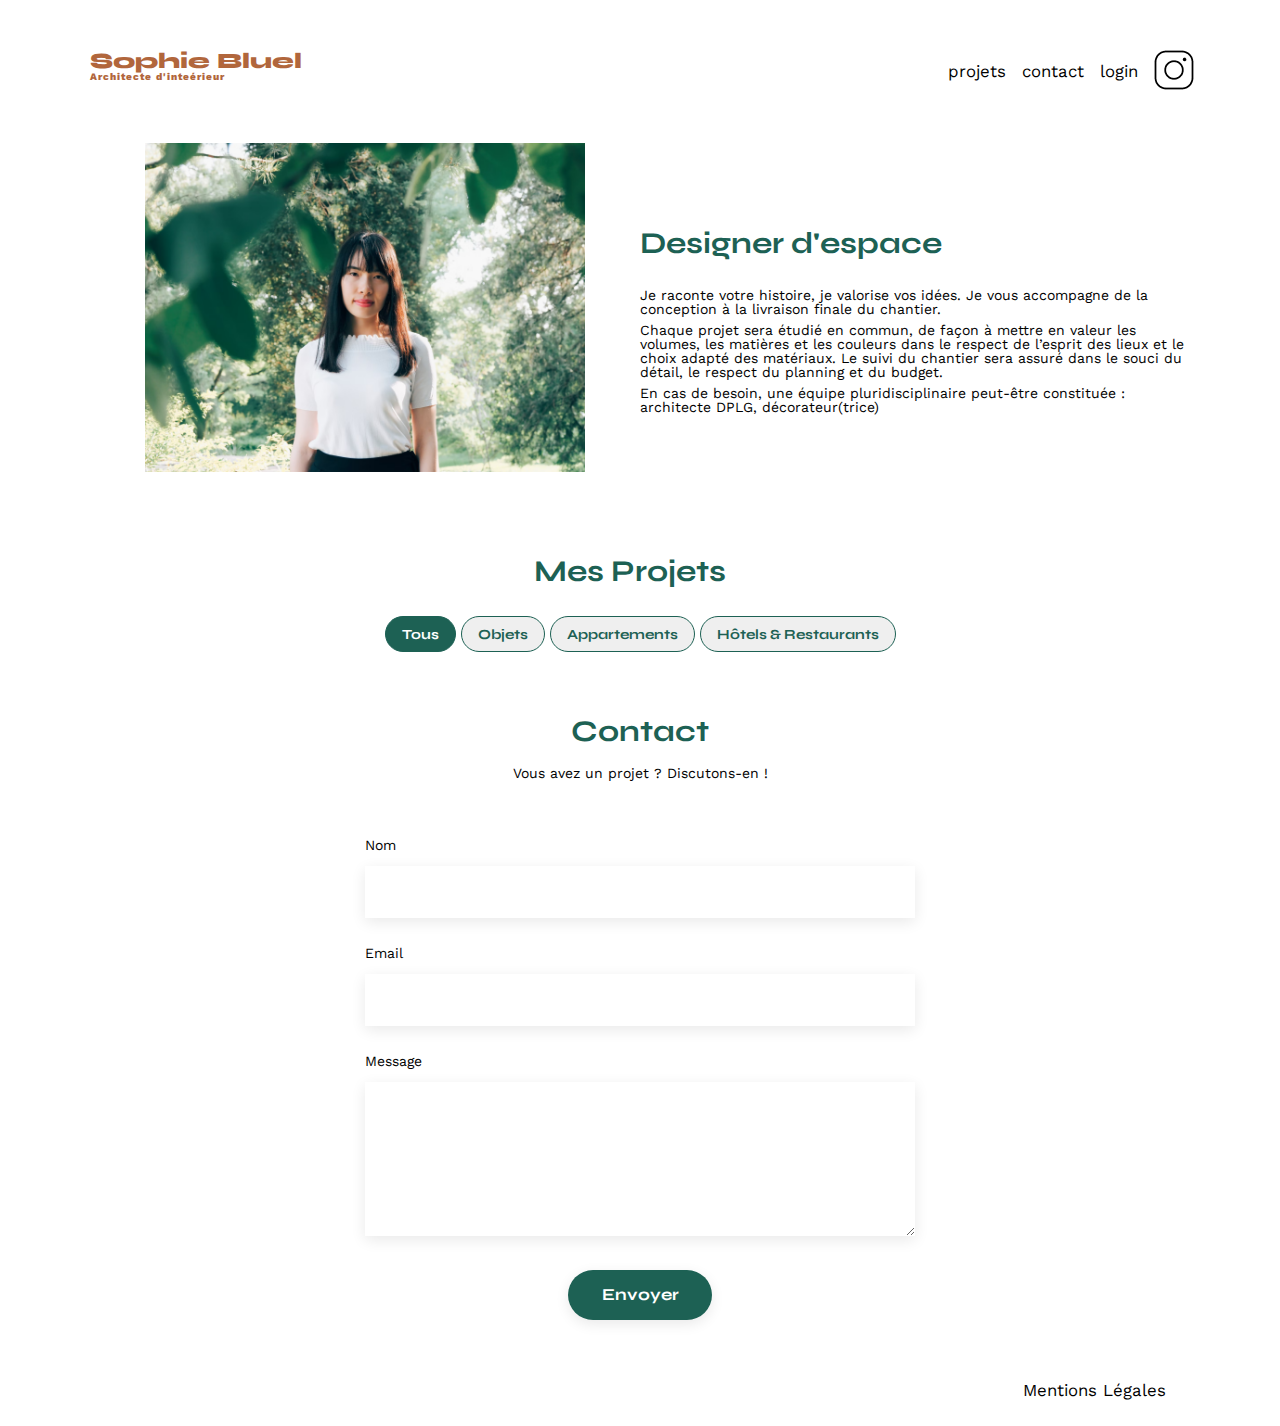
==== commit 20306d10: "modification sur la modal ajout" ====
--- a/FrontEnd/index.html
+++ b/FrontEnd/index.html
@@ -15,70 +15,78 @@
 </head>
 
 <body>
-	<section id="section_blockHeader">
+	<div id="section_blockHeader">
 		<div class="blockHeader">
 			<span class="icon_modifie edit_block btn-edit">
 				<i class="icon_modifier fa-regular fa-pen-to-square"></i>
 				<span class="edit_icon_txt ">Mode édition</span>
 			</span>
-			<span class="btn-edit-change ">
+			<span class="btn-edit-change">
 				<button id="btn-change">publier les changements</button>
 			</span>
 		</div>
-	</section>
-    <!-- section Modal suppression -->
-    <div id="modal-delete" class="modal">
-        <div class="modal-container">
-            <span class="close">&times;</span>
-            <h3 id="modalTitle">Galerie photo</h3>
-            <div class="modal_gallery"></div>
+	</div>
+	<!-- section Modal suppression -->
+	<div id="modal-delete" class="modal">
+		<div class="modal-container">
+			<div class="modal-header">
+				<span class="close">&times;</span>
+			</div>
+			<div class="madal-block">				
+				<h3 id="modalTitle">Galerie photo</h3>
+				<div class="modal_gallery"></div>
+				<div class="modal_footer">
+					<i class="fa-solid fa-horizontal-rule border_gris"></i>
+					<button type="button" id="btn-add-photo">Ajouter une photo</button>
+					<span id="btn_delete_img">Supprimer la photo</span>
+				</div>
+			</div>
+		</div>
+	</div>
 
-            <div class="modal_footer">
-                <i class="fa-solid fa-horizontal-rule border_gris"></i>
-                <button type="button" id="btn-add-photo">Ajouter une photo</button>
-                <span id="btn_delete_img">Supprimer la photo</span>
-            </div>
-        </div>
-    </div>
+	<!-- section Modal Ajout -->
+	<div id="modal-add" class="modal">
+		<div class="modal-container">
+			<div class="modal-header">
+				<i class="fa-solid fa-arrow-left" id="arrow-left"> </i>
+				<span class="close">&times;</span>
+			</div>			
+			<div class="madal-block">				
+				<h3 id="modalTitle">Ajouter photo</h3>
+				<form id="form">
+					<div class="form_container">
+						<div id="form_img_block">
+							<!--affichage de l'image une fois charger-->
+							<div id="preview-img-block" class="cacher">
+								<img id="preview-image" src="" alt="Aperçu Image">
+							</div>
+							<!-- fin de l'affichage de l'image-->
+							<i id="fa-i-image" class="fa-sharp fa-regular fa-image" class="cacher"></i><br>
+							<input type="file" id="image" accept="image/*" class="cacher">
+							<label id="img-label" for="image" class="file-label" class="cacher">+ Ajouter photo</label>
+							<span id="type-img-label" >jpg, png : 4mo max</span>
 
-    <!-- section Modal Ajout -->
-    <div id="modal-add" class="modal">
-        <div class="modal-container">
-            <i class="fa-solid fa-arrow-left" id="arrow-left"> </i>
-            <span class="close">&times;</span>
-            <h3 id="modalTitle">Ajouter photo</h3>
-            <form id="form">
-                <div class="form_container">
-                    <div class="form_img_block">
-                        <i id="fa-i-image" class="fa-sharp fa-regular fa-image"></i><br>
-                        <input type="file" id="image" accept="image/*">
-                        <label id="img-label" for="image" class="file-label">+ Ajouter photo</label>
-                        <span id="type-img-label">jpg, png : 4mo max</span>
-                        <!--affichage de l'image-->
-                        <div id="preview-img-block" style="display: none;">
-                            <img id="preview-image" src="" alt="Aperçu Image">
-                        </div>
-                        <!-- fin de l'affichage de l'image-->
-                    </div>
-                    <div class="form-group">
-                        <label for="title">Titre</label>
-                        <input type="text" id="title"><br>
-                    </div>
-                    <div class="form-group">
-                        <label for="category">Catégorie</label><br>
-                        <select id="id_category">
-                            <option value="0"></option>
-                            <option value="1">Objets</option>
-                            <option value="2">Appartements</option>
-                            <option value="3">Hôtels & Restaurants</option>
-                        </select>
-                    </div>
-					<div class="modal_footer">
-						<i class="fa-solid fa-horizontal-rule border_gris"></i>
-						<button type="submit" id="btn-add">Valider</button>
+						</div>
+						<div class="form-group">
+							<label for="title">Titre</label>
+							<input type="text" id="title"><br>
+						</div>
+						<div class="form-group">
+							<label for="category">Catégorie</label>
+							<select id="id_categ_form">
+								<option value="0"></option>
+								<option value="1">Objets</option>
+								<option value="2">Appartements</option>
+								<option value="3">Hôtels & Restaurants</option>
+							</select>
+						</div>
+						<div class="modal_footer">
+							<i class="fa-solid fa-horizontal-rule border_gris"></i>
+							<button type="submit" id="btn-add">Valider</button>
+						</div>
 					</div>
-				</div>
-			</form>
+				</form>
+			</div>
 		</div>
 	</div>
 
@@ -98,7 +106,7 @@
 			<figure>
 				<img src="./assets/images/sophie-bluel.png" alt="">
 				<span id="edit_span" class="btn-edit">
-					<i class=" fa-regular fa-pen-to-square edit_icon_txt " ></i>
+					<i class=" fa-regular fa-pen-to-square edit_icon_txt "></i>
 					<span class="edit_icon_txt ">modifier</span>
 				</span>
 			</figure>
@@ -118,13 +126,13 @@
 				<div class="projet_edite ">
 					<h2>Mes Projets</h2>
 					<span id="edit_span" class="btn-edit">
-						<i class=" fa-regular fa-pen-to-square edit_icon_txt " ></i>
+						<i class=" fa-regular fa-pen-to-square edit_icon_txt "></i>
 						<span class="edit_icon_txt">modifier</span>
 					</span>
 				</div>
 				<!--	-->
 				<div class="category" id="categ">
-					<button class="active" id="4" type="button" data-All>Tous</button>
+					<button class="active" id="0" type="button" data-All>Tous</button>
 					<button id="1" type="button" data-Objets>Objets</button>
 					<button id="2" type="button" data-Appartements>Appartements</button>
 					<button id="3" type="button" data-Hotels>Hôtels & Restaurants</button>
@@ -156,11 +164,6 @@
 			</ul>
 		</nav>
 	</footer>
-	<!--
-	<script src="trieCat.js"></script>
--->
 	<script src="index.js"></script>
-
 </body>
-
-</html>
+</html>--- a/FrontEnd/assets/style.css
+++ b/FrontEnd/assets/style.css
@@ -105,6 +105,7 @@
 nav,
 section {
 	display: block;
+	box-sizing: border-box;
 }
 
 body {
@@ -119,6 +120,12 @@
 /*ajout css sur liens dans le li*/
 li a {
 	text-decoration: none;
+	color: black;
+
+}
+
+li a:visited {
+	color: black;
 }
 
 blockquote,
@@ -142,16 +149,22 @@
 /** end reset css**/
 body {
 	max-width: 1140px;
-	margin: auto;
+	margin: 0 auto;
 	font-family: 'Work Sans';
 	font-size: 14px;
 }
 
+main {
+	margin: 0 20px;
+}
+
 header {
 	display: flex;
 	justify-content: space-between;
 	margin: 50px 0
 }
+
+
 
 section {
 	margin: 50px 0
@@ -163,7 +176,8 @@
 	font-family: 'Syne';
 	font-size: 22px;
 	font-weight: 800;
-	color: #B1663C
+	color: #B1663C;
+	margin: 0 20px;
 }
 
 h1>span {
@@ -183,12 +197,12 @@
 	display: flex;
 	align-items: center;
 	list-style-type: none;
-
 }
 
 nav li {
-	padding: 0 10px;
+	padding-right: 16px;
 	font-size: 1.2em;
+	color: #000000;
 }
 
 li a:hover {
@@ -197,7 +211,7 @@
 
 button {
 	height: 36px;
-	width: 237px;
+	max-width: 237px;
 	box-sizing: border-box;
 	border: 1px solid #1D6154;
 	border-radius: 60px;
@@ -207,11 +221,10 @@
 	font-weight: 700;
 	font-size: 14px;
 	line-height: 17px;
-
-}
+}
+
 .active {
 	background-color: #1D6154;
-
 }
 
 #introduction {
@@ -272,7 +285,6 @@
 
 .gallery img {
 	width: 100%;
-
 }
 
 #contact {
@@ -324,7 +336,8 @@
 	color: white;
 	background-color: #1D6154;
 	margin: 2em auto;
-	width: 180px;
+	padding: 0 2em;
+	max-width: 180px;
 	text-align: center;
 	border-radius: 60px;
 }
@@ -332,18 +345,17 @@
 footer nav ul {
 	display: flex;
 	justify-content: flex-end;
-	margin: 2em
+	margin: 2em;
 }
 
 /* Rajout du css*/
 
-/******barre du haut si connextion ok*****/
+/****** barre du haut si connextion ok *****/
 
 .blockHeader {
 	text-align: center;
 	background-color: black;
-	width: 1140px;
-	padding:10px 0;
+	padding: 10px 0;
 }
 
 .blockHeader span {
@@ -355,11 +367,14 @@
 	font-weight: 500;
 	font-size: 14px;
 	color: #000000;
-	width: 216px;
-
-}
-
-/******mes projet modifier: icon et Btn modifier*********/
+	max-width: 216px;
+}
+
+/****************************************************/
+
+
+
+/****** mes projet modifier: icon et Btn modifier *********/
 #introduction #edit_span {
 	margin-left: 50px;
 }
@@ -368,10 +383,12 @@
 	border: none;
 	margin-left: 6px;
 }
-.btn-edit{
+
+.btn-edit {
 	cursor: pointer;
 }
 
+/* titre 'projet 'et les boutons en mode normal*/
 .projet_edite {
 	display: flex;
 	justify-content: center;
@@ -394,6 +411,9 @@
 
 /**********afficher modal***********/
 .modal {
+	display: flex;
+	justify-content: center;
+	align-items: center;
 	background: #FFFFFF;
 	border-radius: 10px;
 	display: none;
@@ -403,39 +423,51 @@
 	top: 0;
 	width: 100%;
 	height: 100%;
-	overflow: auto;
+	overflow-y: hidden;
 	background-color: rgba(0, 0, 0, 0.5);
 }
 
 .modal.active {
-	display: block;
+	display: flex;
 }
 
 .modal h3 {
-	text-align: center;
-	padding: 35px 0;
 	font-family: 'Work Sans';
 	font-style: normal;
 	font-weight: 400;
 	font-size: 26px;
 	line-height: 30px;
+	text-align: center;
+	padding-bottom: 15px;
 	color: #000000;
-	height: 30px;
 }
 
 .modal-container {
+	max-width: 420px;
+	min-height: 500px;
+	margin: 16% auto;
+	padding: 0 20px;
+	border: 1px solid #888;
+	border-radius: 10px;
 	background-color: #fefefe;
-	margin: 9% auto;
-	padding: 20px 50px;
-	border: 1px solid #888;
-	width: 420px;
-	border-radius: 10px;
+}
+
+.modal-header {
+	max-width: 100%;
+	margin-top: 10px;
+	display: flex;
+	justify-content: space-between;
+}
+
+.madal-block {
+	height: auto;
+	box-sizing: content-box;
 }
 
 .border_gris {
-	margin: 20px 0;
 	color: #B3B3B3;
-	width: 400px;
+	max-width: 100%;
+	margin: 17px 0;
 	border: 1px solid #B3B3B3;
 }
 
@@ -444,32 +476,33 @@
 	flex-direction: column;
 	justify-content: center;
 	align-items: center;
-	padding: 30px 0;
+	padding: 5px 0;
 }
 
 .modal_footer button {
-	margin: 30px 0;
 	border: none;
 	line-height: 1.5rem;
 	cursor: pointer;
 	color: white;
+	width: 237px;
 	border-radius: 60px;
 	background-color: #1D6154;
 }
 
+#btn_delete_img {
+	margin: 14px 0;
+	color: red;
+}
+
 .close {
-	position: relative;
-	left: 100%;
 	font-weight: bold;
 	font-size: 18px;
 	cursor: pointer;
 	color: black;
-}
-
-.close:hover,
-.close:focus {
-	color: black;
-	text-decoration: none;
+	margin-left: auto;
+}
+
+#arrow-left {
 	cursor: pointer;
 }
 
@@ -477,123 +510,175 @@
 .modal_gallery {
 	display: grid;
 	grid-template-columns: repeat(5, 1fr);
-	gap: 0.5%;
+	flex-wrap: wrap;
+}
+
+.modal_gallery img {
+	max-width: 100%;
+	height: auto;
 }
 
 .modal_gallery figure {
-	margin-bottom: 2px;
-}
-
-.modal_gallery img {
-	width: 65px;
-	height: 80px;
-}
-
-.modal_gallery figcaption {
-	margin-bottom: 5px;
-}
-
-/******icon suppression********/
-.iconDelete {
-	margin-left: 50px;
-	margin-top: 10px;
-	position: absolute;
-	border-radius: 0.2rem;
-	cursor: pointer;
-}
-
-.iconDelete i {
+	max-width: 70px;
+	padding: 5px;
+}
+
+/****** icon suppression ********/
+.modal_gallery figure i {
 	position: relative;
-	top: 3px;
-	text-align: center;
-	width: 1.3rem;
-	height: 1.3rem;
 	color: #FFFFFF;
 	cursor: pointer;
 }
 
+.modal_gallery #id-icon {
+	display: flex;
+	justify-content: center;
+	align-items: center;
+	position: absolute;
+	width: 20px;
+	height: 20px;
+	margin-left: 2.3rem;
+	margin-top: 9px;
+	border-radius: 0.2rem;
+	background-color: #000000;
+}
+
 /************modal ajout********************/
+.cacher {
+	display: none;
+}
 
 /* block pour l'image*/
-.form_img_block {
+#form_img_block {
 	display: flex;
 	flex-direction: column;
 	justify-content: center;
 	align-items: center;
-	margin-bottom: 20px;
 	background: #E8F1F6;
-	height: 169px;
-	width: 420px;
+	height: auto;
+	max-width: 100%;
+	width: 90%;
+	margin: 0 auto;
 	border-radius: 3px;
 }
 
-.form_img_block i {
+#form_img_block i {
+	display: inline-block;
 	font-size: 48px;
 	color: #B9C5CC;
-	padding-top: 50px;
-}
-
-.form_img_block label {
-	margin-top: 10px;
+	padding-top: 20px;
+}
+
+#form_img_block label {
+	margin-top: 5px;
 	display: inline-block;
-	padding: 10px 15px;
+	padding: 5px 15px;
 	color: #333;
 	cursor: pointer;
-	width: 173px;
-	height: 36px;
+	max-width: 173px;
+	height: 16px;
 	background: #CBD6DC;
 	border-radius: 50px;
 }
 
-.form_img_block input[type="file"] {
+#form_img_block input[type="file"] {
 	visibility: hidden;
 }
 
-.form_img_block #img-label {
-	text-align: center;
-}
-
-.form_img_block #type-img-label {
+#form_img_block #img-label {
+	max-width: 173px;
+
+}
+
+#form_img_block #type-img-label {
 	padding-top: 15px;
-	margin-bottom: 50px;
-}
+	margin-bottom: 20px;
+}
+
+#preview-img-block {
+	overflow: visible;
+	display: none;
+}
+
 #preview-image {
-	width: 129px;
+	max-width: 129px;
 	height: 190px;
 }
 
 /* groupe labeles et inputs*/
+
 .form-group {
-	display: flex;
-	flex-direction: column;
-	align-items: flex-start;
-}
-
-.form-group input[type="text"],select {
-	width: 420px;
-	height: 50px;
+	display: grid;
+	grid-template-columns: 1fr;
+	grid-gap: 10px;
+}
+
+.form-group input[type="text"],
+select {
+	max-width: 100%;
+	height: 45px;
 	font-size: 1.2em;
 	border: none;
 	box-shadow: 0px 4px 14px rgba(0, 0, 0, 0.09);
 	background: #FFFFFF;
-	margin-bottom: 25px;
+	margin-bottom: 3px;
 }
 
 .form-group label {
+	display: block;
 	font-family: 'Work Sans';
 	font-style: normal;
 	font-weight: 500;
 	font-size: 14px;
 	line-height: 16px;
-	margin-bottom: 15px;
-}
-#arrow-left{
-	cursor: pointer;
-}
-.modal_footer #btn-add {
-	cursor: pointer;
-	/*background-color: #A7A7A7;*/
-}
-#btn-add:focus {
+	margin: 12px 0;
+}
+
+.modal_footer #btn-add:disabled {
+	background-color: #A7A7A7;
+	cursor: not-allowed;
+}
+
+.modal_footer #btn-add:enabled {
 	background-color: #1D6154;
 }
+
+/******************* reponsive medias ***************************/
+
+@media screen and (min-width: 768px) {
+	.modal-container {
+		max-width: 430px;
+		min-height: 550px;
+		margin: 5% auto;
+	}
+}
+
+@media screen and (max-width: 767px) {
+	.modal-container {
+		max-width: 250px;
+		min-height: 200px;
+		margin: 15% auto;
+	}
+
+	.modal_gallery figure {
+		max-width: 100%;
+		max-height: 10%;
+	}
+
+	.border_gris {
+		margin: 10px 0;
+	}
+
+	.modal_gallery #id-icon {
+		width: 1rem;
+		margin-left: 0.3rem;
+		margin-top: 4px;
+	}
+	.modal_gallery figure i {
+		width: 1rem;
+	}
+
+	.modal_footer {
+		padding: 2px, 0;
+	}
+}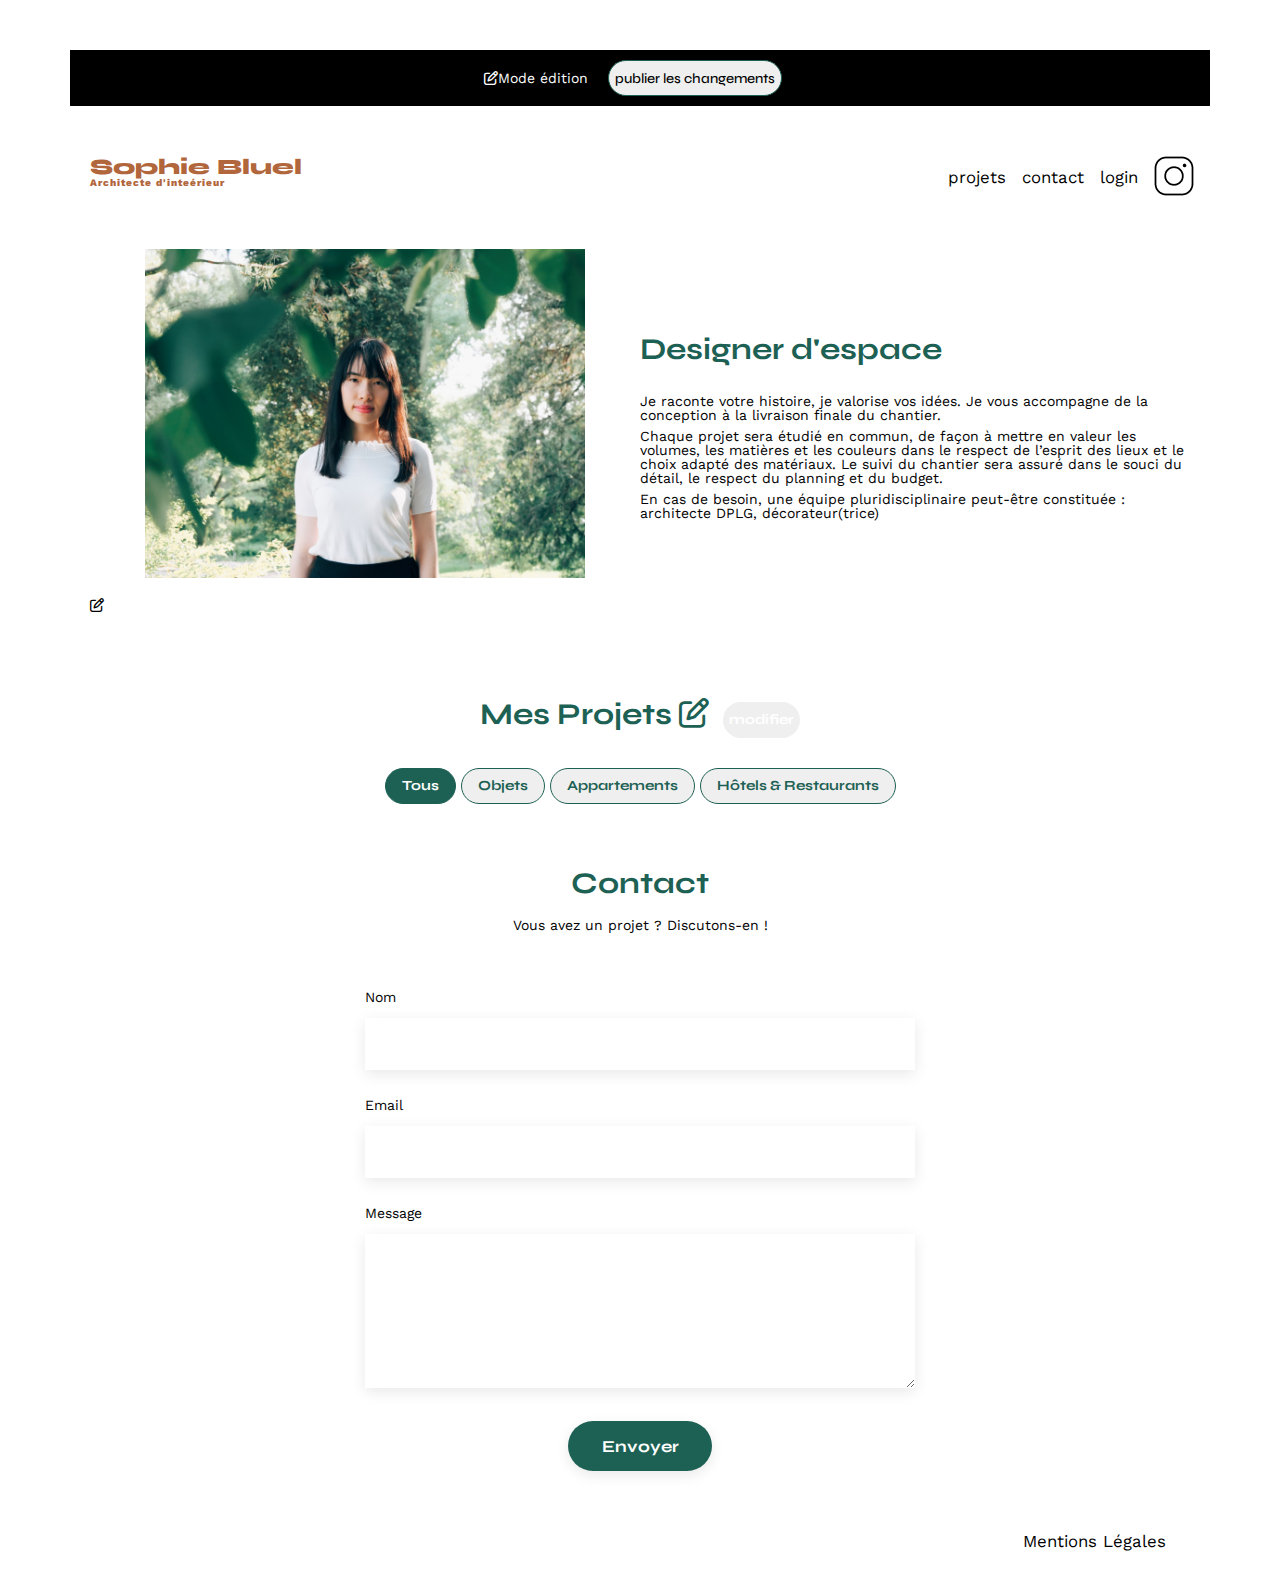
==== commit 4aac2dd7: "mise à jour sur le css et js" ====
--- a/FrontEnd/index.html
+++ b/FrontEnd/index.html
@@ -15,155 +15,115 @@
 </head>
 
 <body>
-	<div id="section_blockHeader">
-		<div class="blockHeader">
-			<span class="icon_modifie edit_block btn-edit">
-				<i class="icon_modifier fa-regular fa-pen-to-square"></i>
-				<span class="edit_icon_txt ">Mode édition</span>
+	<section id="section_blockHeader">
+		<div class="blockHeader">		
+			<span class="icon_modifie edit_block">
+				<i class="icon_modifier fa-regular fa-pen-to-square"></i>Mode édition
 			</span>
-			<span class="btn-edit-change">
-				<button id="btn-change">publier les changements</button>
+			<span class="btn_edition ">
+				<button >publier les changements</button>
 			</span>
+		</div> 
+	</section>
+<header>
+	<h1>Sophie Bluel <span>Architecte d'inteérieur</span></h1>
+	<nav>
+		<ul>
+			<li>projets</li>
+			<li>contact</li>
+			<li>login</li>
+			<li><img src="./assets/icons/instagram.png" alt="Instagram"></li>
+		</ul>
+	</nav>
+</header>
+<main>
+	<section id="introduction">
+		<figure>
+			<img src="./assets/images/sophie-bluel.png" alt="">
+				<i class=" fa-regular fa-pen-to-square" ></i>
+		</figure>
+		<article>
+			<h2>Designer d'espace</h2>
+			<p>Je raconte votre histoire, je valorise vos idées. Je vous accompagne de la conception à la livraison finale du chantier.</p>
+			<p>Chaque projet sera étudié en commun, de façon à mettre en valeur les volumes, les matières et les couleurs dans le respect de l’esprit des lieux et le choix adapté des matériaux. Le suivi du chantier sera assuré dans le souci du détail, le respect du planning et du budget.</p>
+			<p>En cas de besoin, une équipe pluridisciplinaire peut-être constituée : architecte DPLG, décorateur(trice)</p>
+		</article>
+	</section>
+	<section id="portfolio">
+		<article>
+			<button class="js_modal_btn " id="add_img" type="button" onclick=" addModalWork();" style="opacity: 0;">
+			Ajouter
+		</button>
+			<h2>
+				Mes Projets 
+					<i class=" modal_icon_edit fa-regular fa-pen-to-square">						
+						<span>
+							<button class="modal_btn modal_trigger edit_icon_txt"> modifier</button>
+						</span>
+					</i>
+					<br>
+			</h2>
+			<div class="category" id="categ">
+				<button class="active" id="4" type="button" value="btTous">Tous</button>	
+				<button  id="1" type="button" data-Objets>Objets</button>	
+				<button  id="2" type="button" data-Appartements>Appartements</button>
+				<button  id="3" type="button" data-Hotels>Hôtels & Restaurants</button>		
+			</div>
+		</article>
+		<div class="gallery" >
 		</div>
-	</div>
-	<!-- section Modal suppression -->
-	<div id="modal-delete" class="modal">
-		<div class="modal-container">
-			<div class="modal-header">
-				<span class="close">&times;</span>
-			</div>
-			<div class="madal-block">				
-				<h3 id="modalTitle">Galerie photo</h3>
-				<div class="modal_gallery"></div>
-				<div class="modal_footer">
-					<i class="fa-solid fa-horizontal-rule border_gris"></i>
-					<button type="button" id="btn-add-photo">Ajouter une photo</button>
-					<span id="btn_delete_img">Supprimer la photo</span>
-				</div>
-			</div>
-		</div>
-	</div>
+<!--  section dialog pour la suppresion -->
+<div class="modal_container">
+    <div class="overley modal_trigger"></div>
+    <div class="modal" role="dialog" aria-labelledby="modalTitle" aria-describedby="dialogDesc">
+        <button aria-label="closeModal" class="close-modal modal_trigger">X</button>
+        <h3 id="modalTitle">Galerie photo</h3>      
+        <div class="modal_gallery" id="dialogDesc" >
+        </div>
+        <div>
+            <i class="fa-solid fa-horizontal-rule border_gris"></i>
+        </div>
+        <div id="modal_footer">						
+            <div> 
+                <button  type="submit" > Ajouter la photo</button>
+            </div>
+            <div>
+                <a href="" class="js_modal_btn" id="delete_img">Supprimer la photo</a>
+            </div>					
+        </div>
+    
+    </div>
+</div>
+<div class="gallery" id="" ></div>
 
-	<!-- section Modal Ajout -->
-	<div id="modal-add" class="modal">
-		<div class="modal-container">
-			<div class="modal-header">
-				<i class="fa-solid fa-arrow-left" id="arrow-left"> </i>
-				<span class="close">&times;</span>
-			</div>			
-			<div class="madal-block">				
-				<h3 id="modalTitle">Ajouter photo</h3>
-				<form id="form">
-					<div class="form_container">
-						<div id="form_img_block">
-							<!--affichage de l'image une fois charger-->
-							<div id="preview-img-block" class="cacher">
-								<img id="preview-image" src="" alt="Aperçu Image">
-							</div>
-							<!-- fin de l'affichage de l'image-->
-							<i id="fa-i-image" class="fa-sharp fa-regular fa-image" class="cacher"></i><br>
-							<input type="file" id="image" accept="image/*" class="cacher">
-							<label id="img-label" for="image" class="file-label" class="cacher">+ Ajouter photo</label>
-							<span id="type-img-label" >jpg, png : 4mo max</span>
+	</section>
+	<section id="contact">
+		<h2>Contact</h2>
+		<p>Vous avez un projet ? Discutons-en !</p>
+		<form action="#" method="post">
+			<label for="name">Nom</label>
+			<input type="text" name="name" id="name">
+			<label for="email">Email</label>
+			<input type="email" name="email" id="email">
+			<label for="message">Message</label>
+			<textarea name="message" id="message" cols="30" rows="10"></textarea>
+			<input type="submit" value="Envoyer">
+		</form>
+	</section>
+</main>
 
-						</div>
-						<div class="form-group">
-							<label for="title">Titre</label>
-							<input type="text" id="title"><br>
-						</div>
-						<div class="form-group">
-							<label for="category">Catégorie</label>
-							<select id="id_categ_form">
-								<option value="0"></option>
-								<option value="1">Objets</option>
-								<option value="2">Appartements</option>
-								<option value="3">Hôtels & Restaurants</option>
-							</select>
-						</div>
-						<div class="modal_footer">
-							<i class="fa-solid fa-horizontal-rule border_gris"></i>
-							<button type="submit" id="btn-add">Valider</button>
-						</div>
-					</div>
-				</form>
-			</div>
-		</div>
-	</div>
+<footer>
+	<nav>
+		<ul>
+			<li>Mentions Légales</li>
+		</ul>
+	</nav>
+</footer>
+<!--
+	<script src="trieCat.js"></script>
+-->	
+<script src="index.js"></script> 
 
-	<header>
-		<h1>Sophie Bluel <span>Architecte d'inteérieur</span></h1>
-		<nav>
-			<ul>
-				<li><a href="#portfolio">projets</a></li>
-				<li><a href="#contact">contact</a></li>
-				<li><a href="login.html">login</a></li>
-				<li><img src="./assets/icons/instagram.png" alt="Instagram"></li>
-			</ul>
-		</nav>
-	</header>
-	<main>
-		<section id="introduction">
-			<figure>
-				<img src="./assets/images/sophie-bluel.png" alt="">
-				<span id="edit_span" class="btn-edit">
-					<i class=" fa-regular fa-pen-to-square edit_icon_txt "></i>
-					<span class="edit_icon_txt ">modifier</span>
-				</span>
-			</figure>
-			<article>
-				<h2>Designer d'espace</h2>
-				<p>Je raconte votre histoire, je valorise vos idées. Je vous accompagne de la conception à la livraison
-					finale du chantier.</p>
-				<p>Chaque projet sera étudié en commun, de façon à mettre en valeur les volumes, les matières et les
-					couleurs dans le respect de l’esprit des lieux et le choix adapté des matériaux. Le suivi du
-					chantier sera assuré dans le souci du détail, le respect du planning et du budget.</p>
-				<p>En cas de besoin, une équipe pluridisciplinaire peut-être constituée : architecte DPLG,
-					décorateur(trice)</p>
-			</article>
-		</section>
-		<section id="portfolio">
-			<article>
-				<div class="projet_edite ">
-					<h2>Mes Projets</h2>
-					<span id="edit_span" class="btn-edit">
-						<i class=" fa-regular fa-pen-to-square edit_icon_txt "></i>
-						<span class="edit_icon_txt">modifier</span>
-					</span>
-				</div>
-				<!--	-->
-				<div class="category" id="categ">
-					<button class="active" id="0" type="button" data-All>Tous</button>
-					<button id="1" type="button" data-Objets>Objets</button>
-					<button id="2" type="button" data-Appartements>Appartements</button>
-					<button id="3" type="button" data-Hotels>Hôtels & Restaurants</button>
-				</div>
+</body>
 
-			</article>
-			<div class="gallery">
-			</div>
-		</section>
-		<section id="contact">
-			<h2>Contact</h2>
-			<p>Vous avez un projet ? Discutons-en !</p>
-			<form action="#" method="post">
-				<label for="name">Nom</label>
-				<input type="text" name="name" id="name">
-				<label for="email">Email</label>
-				<input type="email" name="email" id="email">
-				<label for="message">Message</label>
-				<textarea name="message" id="message" cols="30" rows="10"></textarea>
-				<input type="submit" value="Envoyer">
-			</form>
-		</section>
-	</main>
-
-	<footer>
-		<nav>
-			<ul>
-				<li>Mentions Légales</li>
-			</ul>
-		</nav>
-	</footer>
-	<script src="index.js"></script>
-</body>
 </html>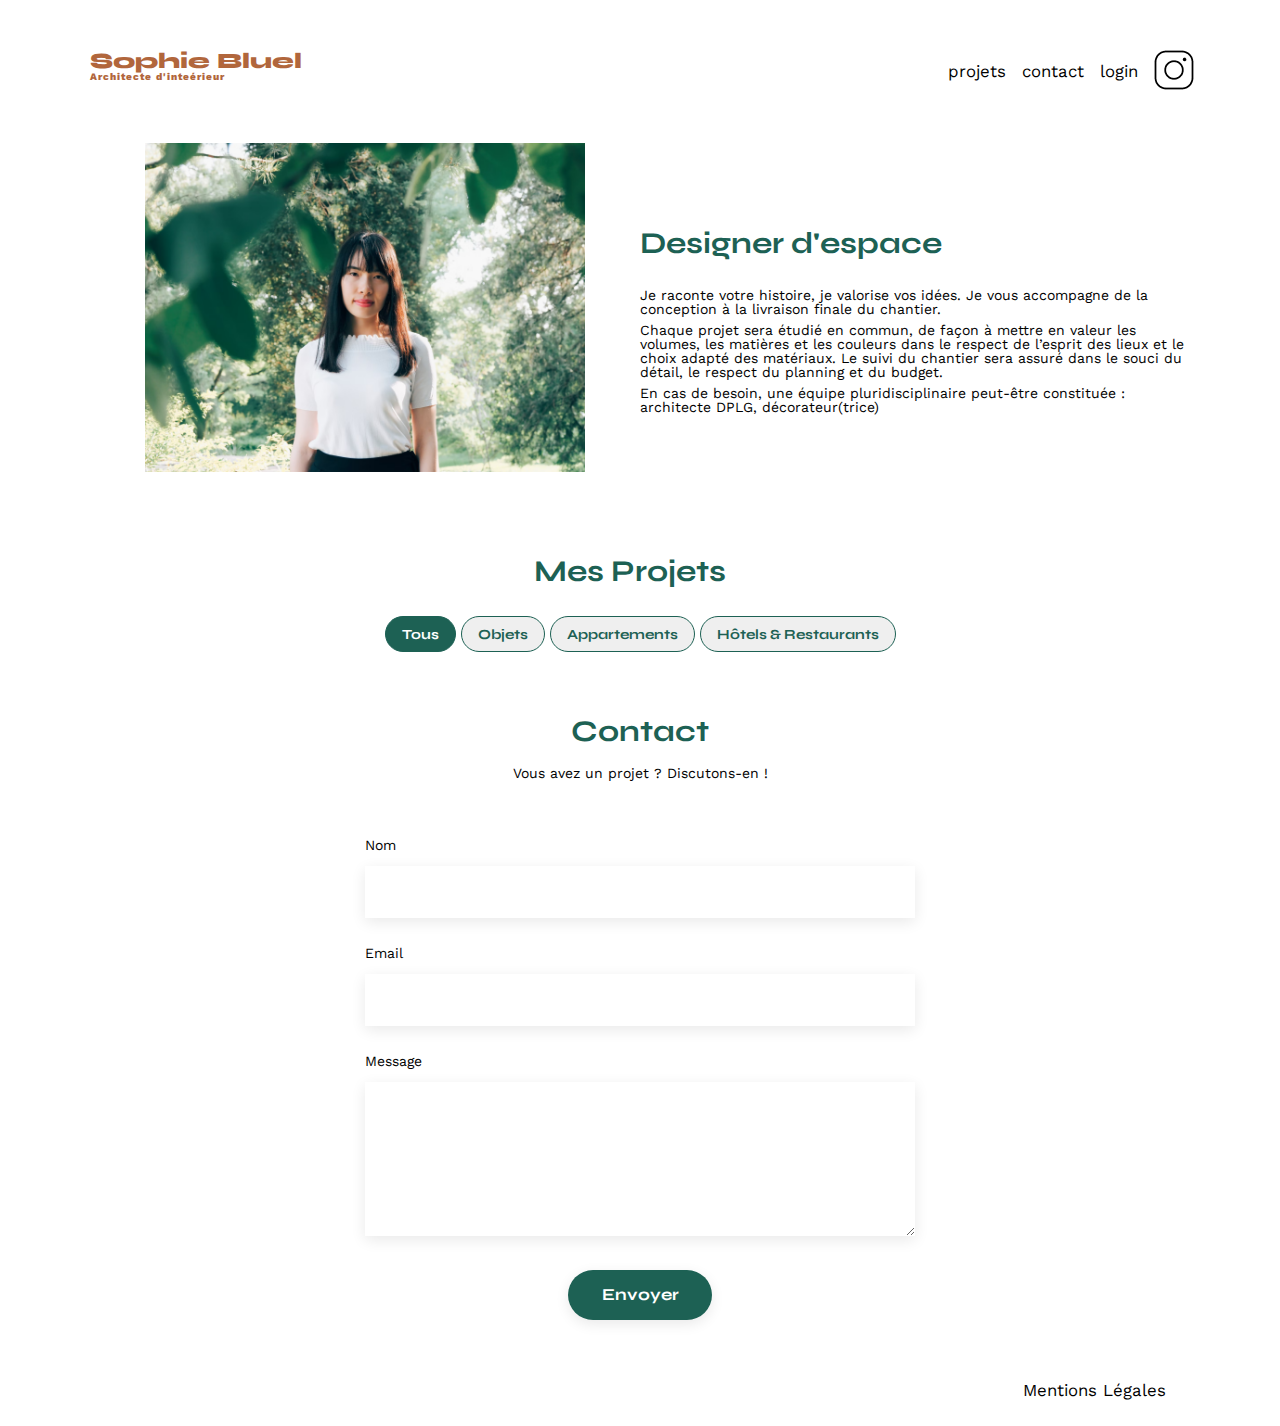
==== commit a3aa9f2a: "mise à jour htlm" ====
--- a/FrontEnd/index.html
+++ b/FrontEnd/index.html
@@ -15,115 +15,155 @@
 </head>
 
 <body>
-	<section id="section_blockHeader">
-		<div class="blockHeader">		
-			<span class="icon_modifie edit_block">
-				<i class="icon_modifier fa-regular fa-pen-to-square"></i>Mode édition
+	<div id="section_blockHeader">
+		<div class="blockHeader">
+			<span class="icon_modifie edit_block btn-edit">
+				<i class="icon_modifier fa-regular fa-pen-to-square"></i>
+				<span class="edit_icon_txt ">Mode édition</span>
 			</span>
-			<span class="btn_edition ">
-				<button >publier les changements</button>
+			<span class="btn-edit-change">
+				<button id="btn-change">publier les changements</button>
 			</span>
-		</div> 
-	</section>
-<header>
-	<h1>Sophie Bluel <span>Architecte d'inteérieur</span></h1>
-	<nav>
-		<ul>
-			<li>projets</li>
-			<li>contact</li>
-			<li>login</li>
-			<li><img src="./assets/icons/instagram.png" alt="Instagram"></li>
-		</ul>
-	</nav>
-</header>
-<main>
-	<section id="introduction">
-		<figure>
-			<img src="./assets/images/sophie-bluel.png" alt="">
-				<i class=" fa-regular fa-pen-to-square" ></i>
-		</figure>
-		<article>
-			<h2>Designer d'espace</h2>
-			<p>Je raconte votre histoire, je valorise vos idées. Je vous accompagne de la conception à la livraison finale du chantier.</p>
-			<p>Chaque projet sera étudié en commun, de façon à mettre en valeur les volumes, les matières et les couleurs dans le respect de l’esprit des lieux et le choix adapté des matériaux. Le suivi du chantier sera assuré dans le souci du détail, le respect du planning et du budget.</p>
-			<p>En cas de besoin, une équipe pluridisciplinaire peut-être constituée : architecte DPLG, décorateur(trice)</p>
-		</article>
-	</section>
-	<section id="portfolio">
-		<article>
-			<button class="js_modal_btn " id="add_img" type="button" onclick=" addModalWork();" style="opacity: 0;">
-			Ajouter
-		</button>
-			<h2>
-				Mes Projets 
-					<i class=" modal_icon_edit fa-regular fa-pen-to-square">						
-						<span>
-							<button class="modal_btn modal_trigger edit_icon_txt"> modifier</button>
-						</span>
-					</i>
-					<br>
-			</h2>
-			<div class="category" id="categ">
-				<button class="active" id="4" type="button" value="btTous">Tous</button>	
-				<button  id="1" type="button" data-Objets>Objets</button>	
-				<button  id="2" type="button" data-Appartements>Appartements</button>
-				<button  id="3" type="button" data-Hotels>Hôtels & Restaurants</button>		
+		</div>
+	</div>
+	<!-- section Modal suppression -->
+	<div id="modal-delete" class="modal">
+		<div class="modal-container">
+			<div class="modal-header">
+				<span class="close">&times;</span>
 			</div>
-		</article>
-		<div class="gallery" >
+			<div class="madal-block">				
+				<h3 id="modalTitle">Galerie photo</h3>
+				<div class="modal_gallery"></div>
+				<div class="modal_footer">
+					<i class="fa-solid fa-horizontal-rule border_gris"></i>
+					<button type="button" id="btn-add-photo">Ajouter une photo</button>
+					<span id="btn_delete_img">Supprimer la photo</span>
+				</div>
+			</div>
 		</div>
-<!--  section dialog pour la suppresion -->
-<div class="modal_container">
-    <div class="overley modal_trigger"></div>
-    <div class="modal" role="dialog" aria-labelledby="modalTitle" aria-describedby="dialogDesc">
-        <button aria-label="closeModal" class="close-modal modal_trigger">X</button>
-        <h3 id="modalTitle">Galerie photo</h3>      
-        <div class="modal_gallery" id="dialogDesc" >
-        </div>
-        <div>
-            <i class="fa-solid fa-horizontal-rule border_gris"></i>
-        </div>
-        <div id="modal_footer">						
-            <div> 
-                <button  type="submit" > Ajouter la photo</button>
-            </div>
-            <div>
-                <a href="" class="js_modal_btn" id="delete_img">Supprimer la photo</a>
-            </div>					
-        </div>
-    
-    </div>
-</div>
-<div class="gallery" id="" ></div>
+	</div>
 
-	</section>
-	<section id="contact">
-		<h2>Contact</h2>
-		<p>Vous avez un projet ? Discutons-en !</p>
-		<form action="#" method="post">
-			<label for="name">Nom</label>
-			<input type="text" name="name" id="name">
-			<label for="email">Email</label>
-			<input type="email" name="email" id="email">
-			<label for="message">Message</label>
-			<textarea name="message" id="message" cols="30" rows="10"></textarea>
-			<input type="submit" value="Envoyer">
-		</form>
-	</section>
-</main>
+	<!-- section Modal Ajout -->
+	<div id="modal-add" class="modal">
+		<div class="modal-container">
+			<div class="modal-header">
+				<i class="fa-solid fa-arrow-left" id="arrow-left"> </i>
+				<span class="close">&times;</span>
+			</div>			
+			<div class="madal-block">				
+				<h3 id="modalTitle">Ajouter photo</h3>
+				<form id="form">
+					<div class="form_container">
+						<div id="form_img_block">
+							<!--affichage de l'image une fois charger-->
+							<div id="preview-img-block" class="cacher">
+								<img id="preview-image" src="" alt="Aperçu Image">
+							</div>
+							<!-- fin de l'affichage de l'image-->
+							<i id="fa-i-image" class="fa-sharp fa-regular fa-image" class="cacher"></i><br>
+							<input type="file" id="image" accept="image/*" class="cacher">
+							<label id="img-label" for="image" class="file-label" class="cacher">+ Ajouter photo</label>
+							<span id="type-img-label" >jpg, png : 4mo max</span>
 
-<footer>
-	<nav>
-		<ul>
-			<li>Mentions Légales</li>
-		</ul>
-	</nav>
-</footer>
-<!--
-	<script src="trieCat.js"></script>
--->	
-<script src="index.js"></script> 
+						</div>
+						<div class="form-group">
+							<label for="title">Titre</label>
+							<input type="text" id="title"><br>
+						</div>
+						<div class="form-group">
+							<label for="category">Catégorie</label>
+							<select id="id_categ_form">
+								<option value="0"></option>
+								<option value="1">Objets</option>
+								<option value="2">Appartements</option>
+								<option value="3">Hôtels & Restaurants</option>
+							</select>
+						</div>
+						<div class="modal_footer">
+							<i class="fa-solid fa-horizontal-rule border_gris"></i>
+							<button type="submit" id="btn-add">Valider</button>
+						</div>
+					</div>
+				</form>
+			</div>
+		</div>
+	</div>
 
+	<header>
+		<h1>Sophie Bluel <span>Architecte d'inteérieur</span></h1>
+		<nav>
+			<ul>
+				<li><a href="#portfolio">projets</a></li>
+				<li><a href="#contact">contact</a></li>
+				<li><a href="login.html">login</a></li>
+				<li><img src="./assets/icons/instagram.png" alt="Instagram"></li>
+			</ul>
+		</nav>
+	</header>
+	<main>
+		<section id="introduction">
+			<figure>
+				<img src="./assets/images/sophie-bluel.png" alt="">
+				<span id="edit_span" class="btn-edit">
+					<i class=" fa-regular fa-pen-to-square edit_icon_txt "></i>
+					<span class="edit_icon_txt ">modifier</span>
+				</span>
+			</figure>
+			<article>
+				<h2>Designer d'espace</h2>
+				<p>Je raconte votre histoire, je valorise vos idées. Je vous accompagne de la conception à la livraison
+					finale du chantier.</p>
+				<p>Chaque projet sera étudié en commun, de façon à mettre en valeur les volumes, les matières et les
+					couleurs dans le respect de l’esprit des lieux et le choix adapté des matériaux. Le suivi du
+					chantier sera assuré dans le souci du détail, le respect du planning et du budget.</p>
+				<p>En cas de besoin, une équipe pluridisciplinaire peut-être constituée : architecte DPLG,
+					décorateur(trice)</p>
+			</article>
+		</section>
+		<section id="portfolio">
+			<article>
+				<div class="projet_edite ">
+					<h2>Mes Projets</h2>
+					<span id="edit_span" class="btn-edit">
+						<i class=" fa-regular fa-pen-to-square edit_icon_txt "></i>
+						<span class="edit_icon_txt">modifier</span>
+					</span>
+				</div>
+				<!--	-->
+				<div class="category" id="categ">
+					<button class="active" id="0" type="button" data-All>Tous</button>
+					<button id="1" type="button" data-Objets>Objets</button>
+					<button id="2" type="button" data-Appartements>Appartements</button>
+					<button id="3" type="button" data-Hotels>Hôtels & Restaurants</button>
+				</div>
+
+			</article>
+			<div class="gallery">
+			</div>
+		</section>
+		<section id="contact">
+			<h2>Contact</h2>
+			<p>Vous avez un projet ? Discutons-en !</p>
+			<form action="#" method="post">
+				<label for="name">Nom</label>
+				<input type="text" name="name" id="name">
+				<label for="email">Email</label>
+				<input type="email" name="email" id="email">
+				<label for="message">Message</label>
+				<textarea name="message" id="message" cols="30" rows="10"></textarea>
+				<input type="submit" value="Envoyer">
+			</form>
+		</section>
+	</main>
+
+	<footer>
+		<nav>
+			<ul>
+				<li>Mentions Légales</li>
+			</ul>
+		</nav>
+	</footer>
+	<script src="index.js"></script>
 </body>
-
 </html>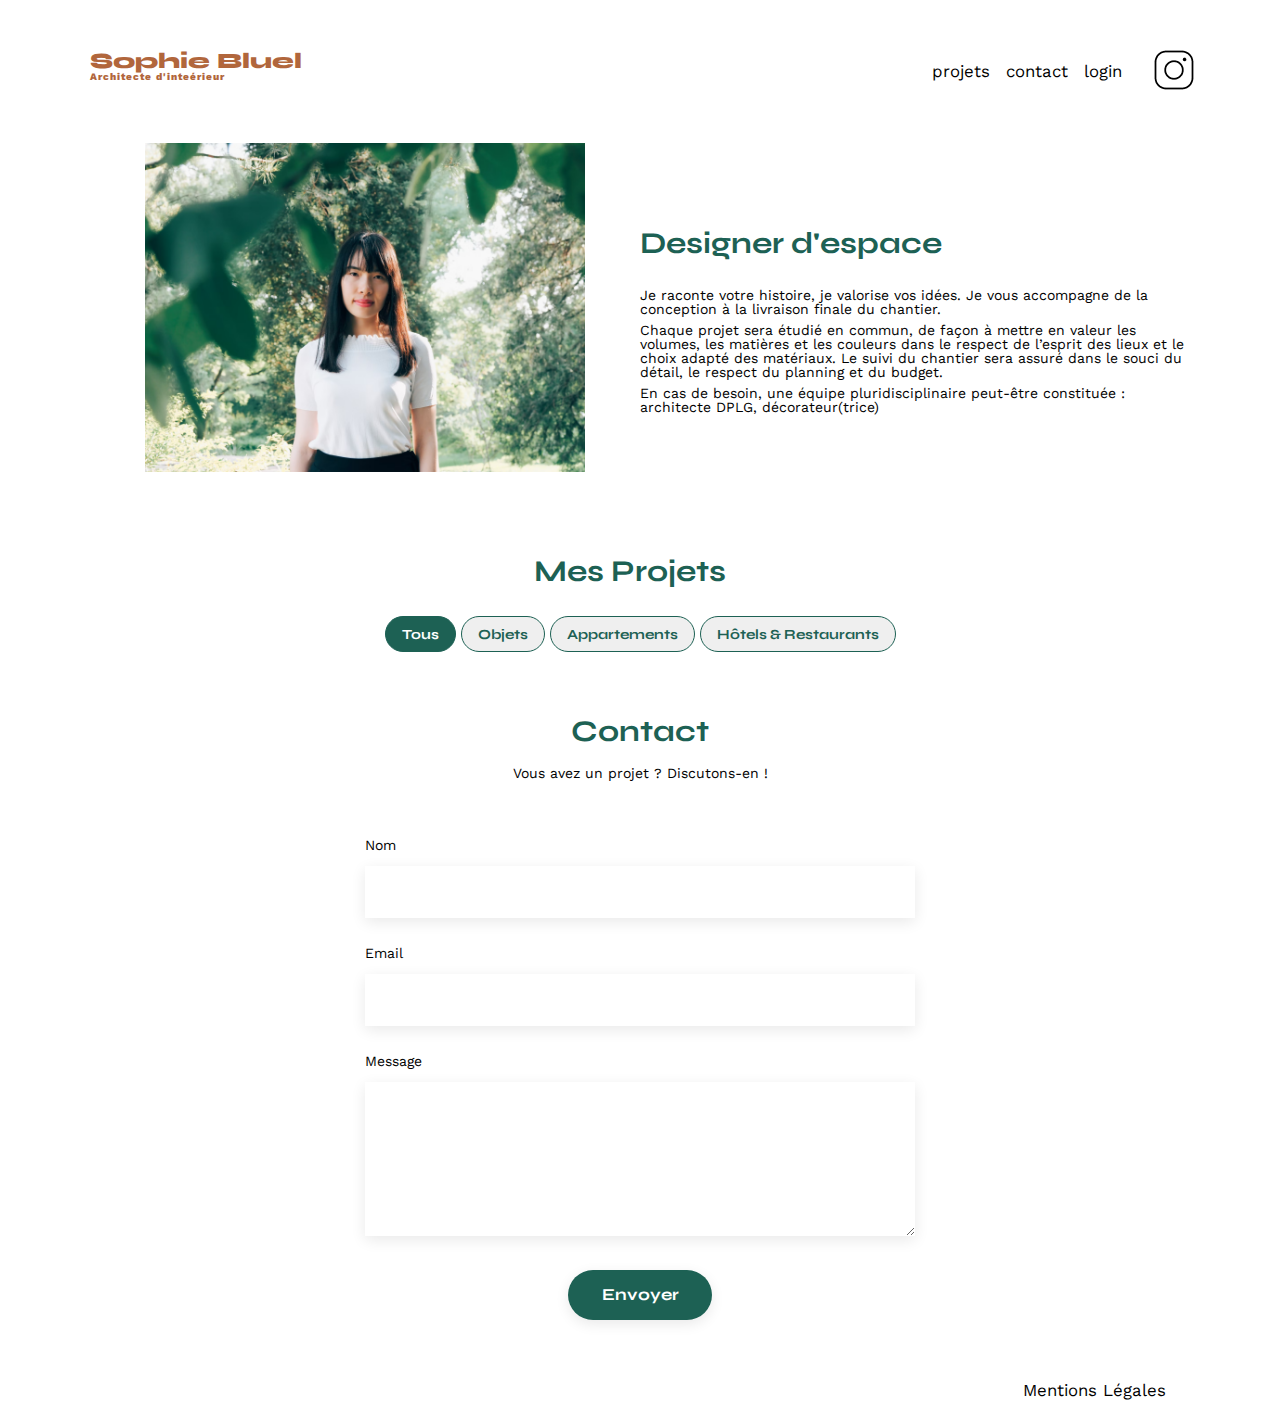
==== commit 9e2062aa: "modification login et le formulaire addWorks" ====
--- a/FrontEnd/index.html
+++ b/FrontEnd/index.html
@@ -57,13 +57,13 @@
 					<div class="form_container">
 						<div id="form_img_block">
 							<!--affichage de l'image une fois charger-->
-							<div id="preview-img-block" class="cacher">
+							<div id="preview-img-block" >
 								<img id="preview-image" src="" alt="Aperçu Image">
 							</div>
 							<!-- fin de l'affichage de l'image-->
-							<i id="fa-i-image" class="fa-sharp fa-regular fa-image" class="cacher"></i><br>
-							<input type="file" id="image" accept="image/*" class="cacher">
-							<label id="img-label" for="image" class="file-label" class="cacher">+ Ajouter photo</label>
+							<i id="fa-i-image" class="fa-sharp fa-regular fa-image" ></i><br>
+							<input type="file" id="image" accept="image/*" >
+							<label id="img-label" for="image" class="file-label" >+ Ajouter photo</label>
 							<span id="type-img-label" >jpg, png : 4mo max</span>
 
 						</div>
@@ -82,7 +82,8 @@
 						</div>
 						<div class="modal_footer">
 							<i class="fa-solid fa-horizontal-rule border_gris"></i>
-							<button type="submit" id="btn-add">Valider</button>
+							<button type="submit" class="bnt-activer" id="btn-add">Valider</button>
+							<div id="error-message"></div>
 						</div>
 					</div>
 				</form>
@@ -96,7 +97,8 @@
 			<ul>
 				<li><a href="#portfolio">projets</a></li>
 				<li><a href="#contact">contact</a></li>
-				<li><a href="login.html">login</a></li>
+				<li><a href="login.html" id="login">login</a></li>
+				<li><a  href="#" id="logout">logout</a></li>
 				<li><img src="./assets/icons/instagram.png" alt="Instagram"></li>
 			</ul>
 		</nav>
--- a/FrontEnd/assets/style.css
+++ b/FrontEnd/assets/style.css
@@ -370,7 +370,23 @@
 	max-width: 216px;
 }
 
-/****************************************************/
+/**********************alert******************************/
+.alert {
+    padding: 10px;
+    margin-bottom: 10px;
+}
+
+.alert-danger {
+    background-color: #f8d7da;
+    color: hsl(354, 95%, 49%);
+}
+
+.alert-success {
+    background-color: #d4edda;
+    color: #155724;
+}
+
+/*******************************************************/
 
 
 
@@ -544,9 +560,9 @@
 }
 
 /************modal ajout********************/
-.cacher {
+/*.cacher {
 	display: none;
-}
+}*/
 
 /* block pour l'image*/
 #form_img_block {
@@ -634,14 +650,34 @@
 	margin: 12px 0;
 }
 
-.modal_footer #btn-add:disabled {
+/*******************************************
+.modal_footer #btn-add:disabled{
+    background-color: #A7A7A7;
+    cursor: not-allowed;
+}
+
+.modal_footer #btn-add:enabled  {
+    background-color: #1D6154;
+}
+*/
+
+.bnt-activer {
+	display: block;
+	text-decoration: none;
+	cursor: pointer;
+	border: none;
+  }
+
+  .bnt-activer:disabled {
 	background-color: #A7A7A7;
 	cursor: not-allowed;
-}
-
-.modal_footer #btn-add:enabled {
-	background-color: #1D6154;
-}
+  }
+
+  .bnt-activer:enabled {
+	background-color: #9fe80c;
+  }
+
+
 
 /******************* reponsive medias ***************************/
 
